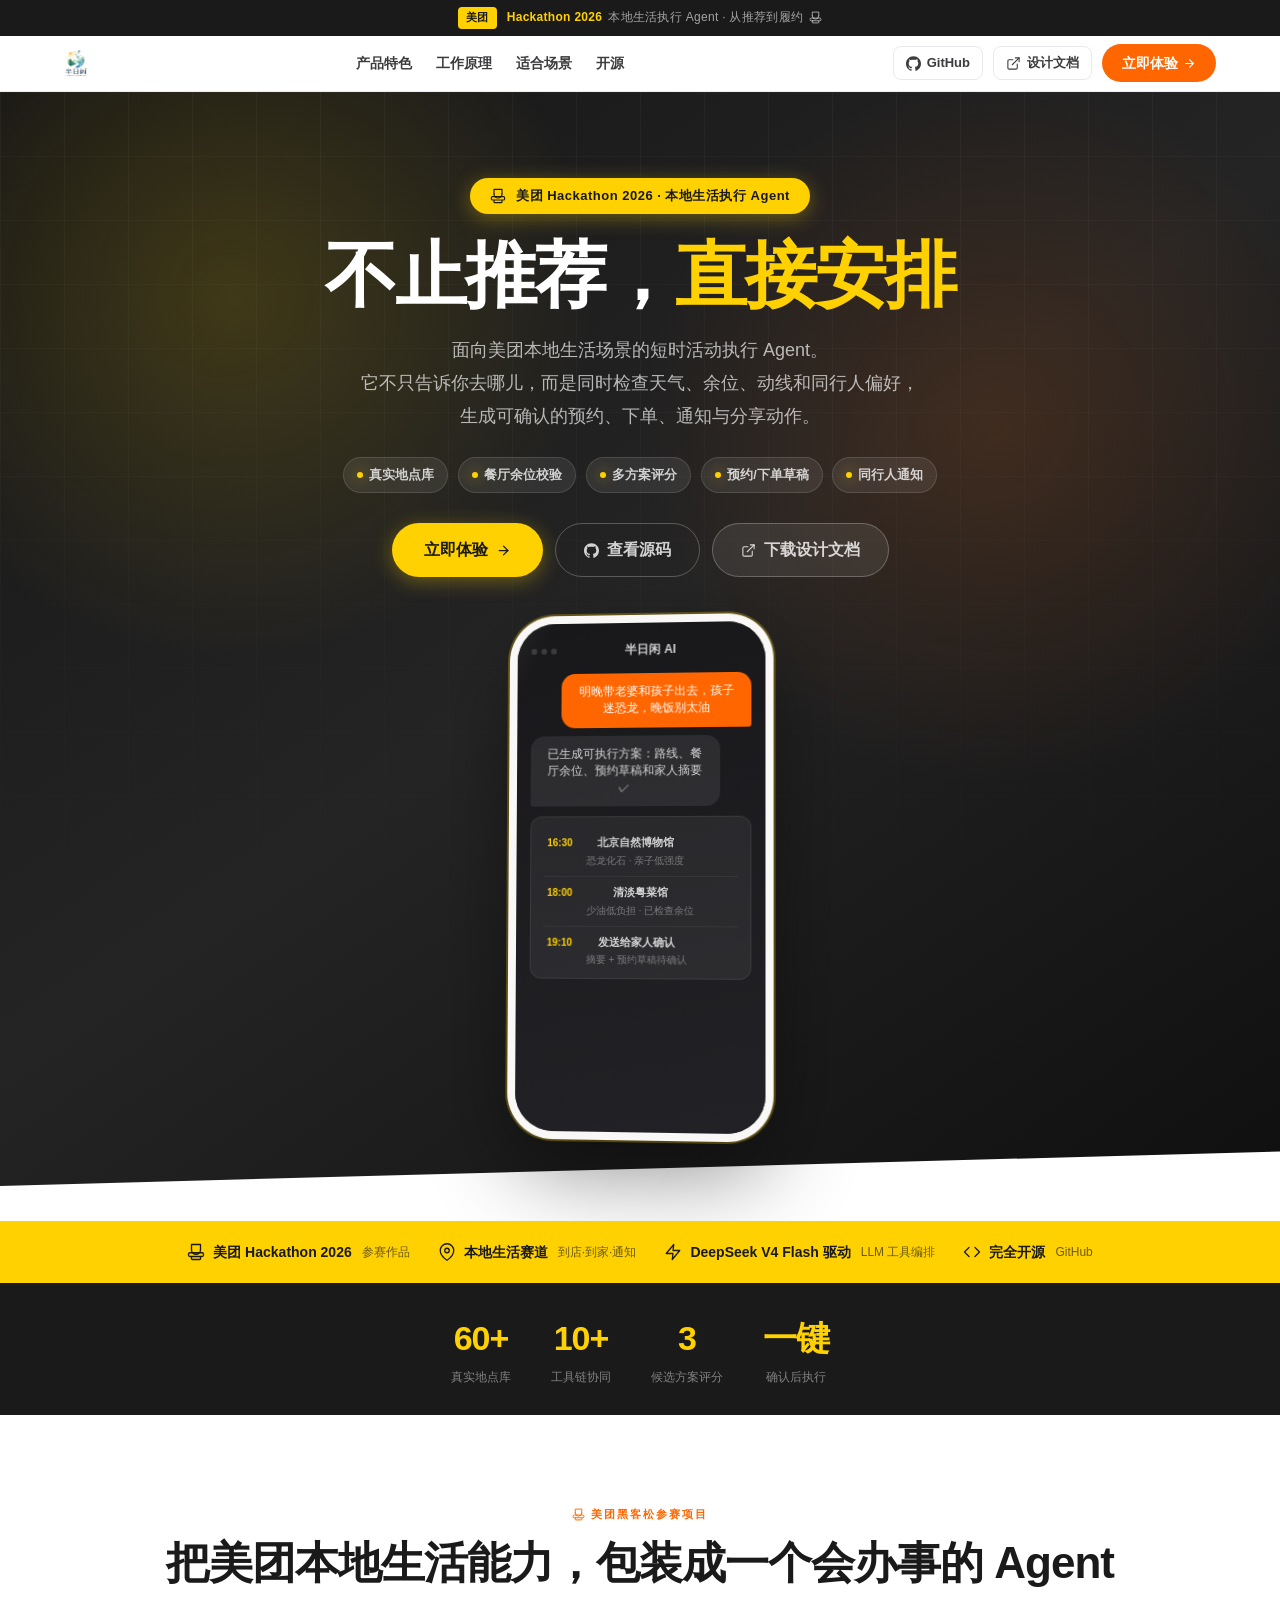
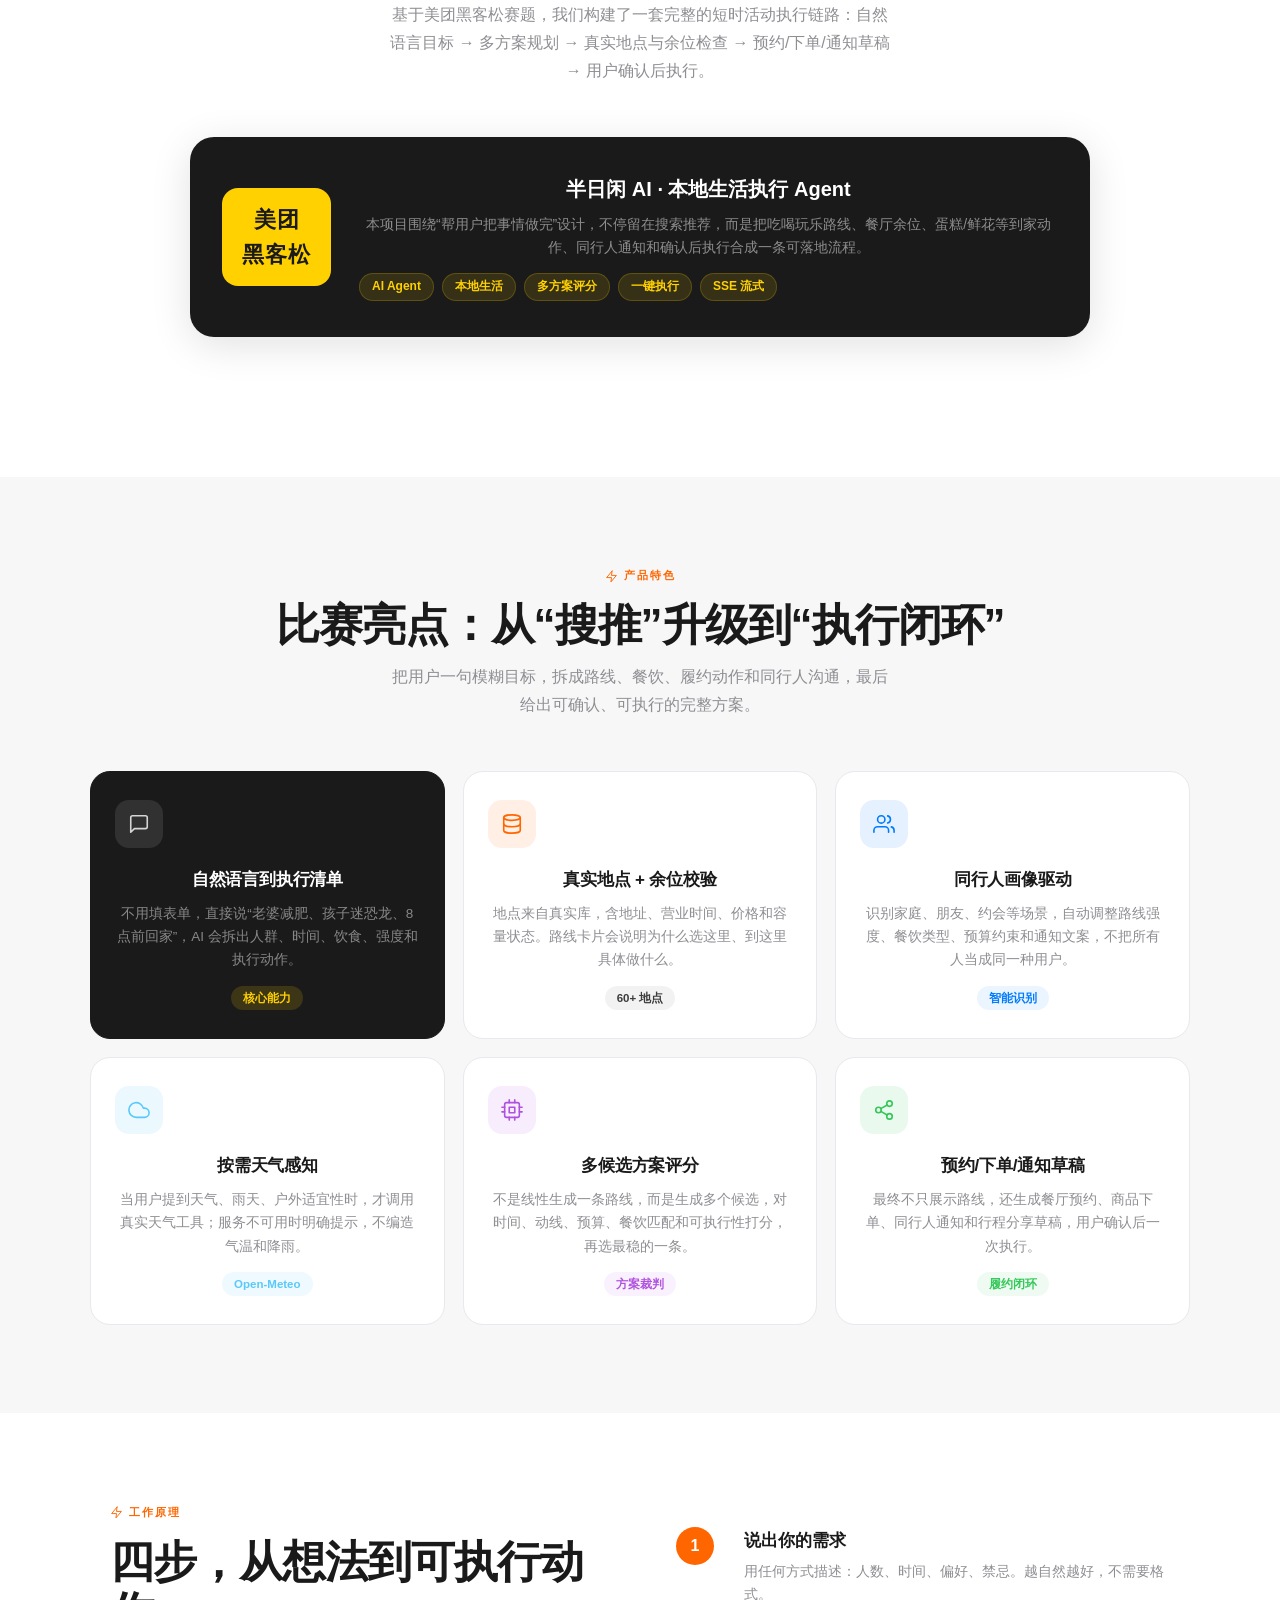
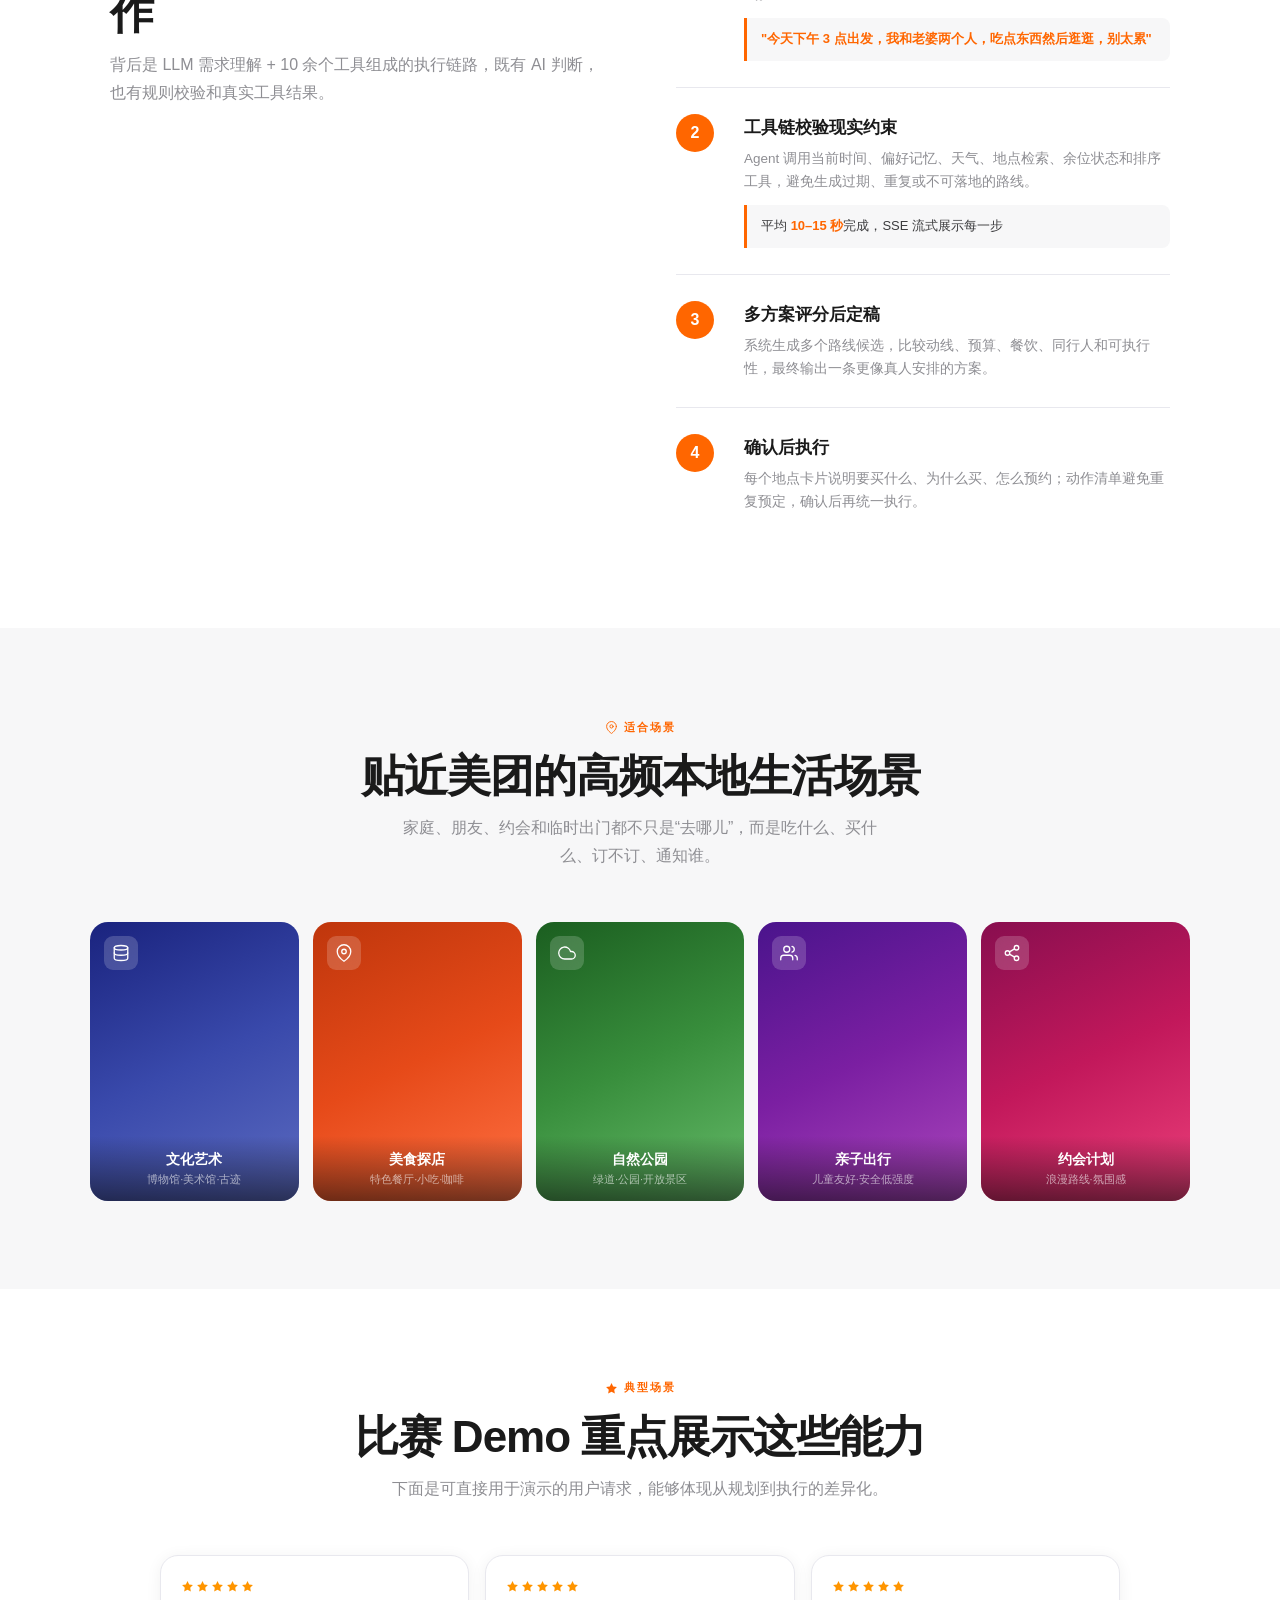
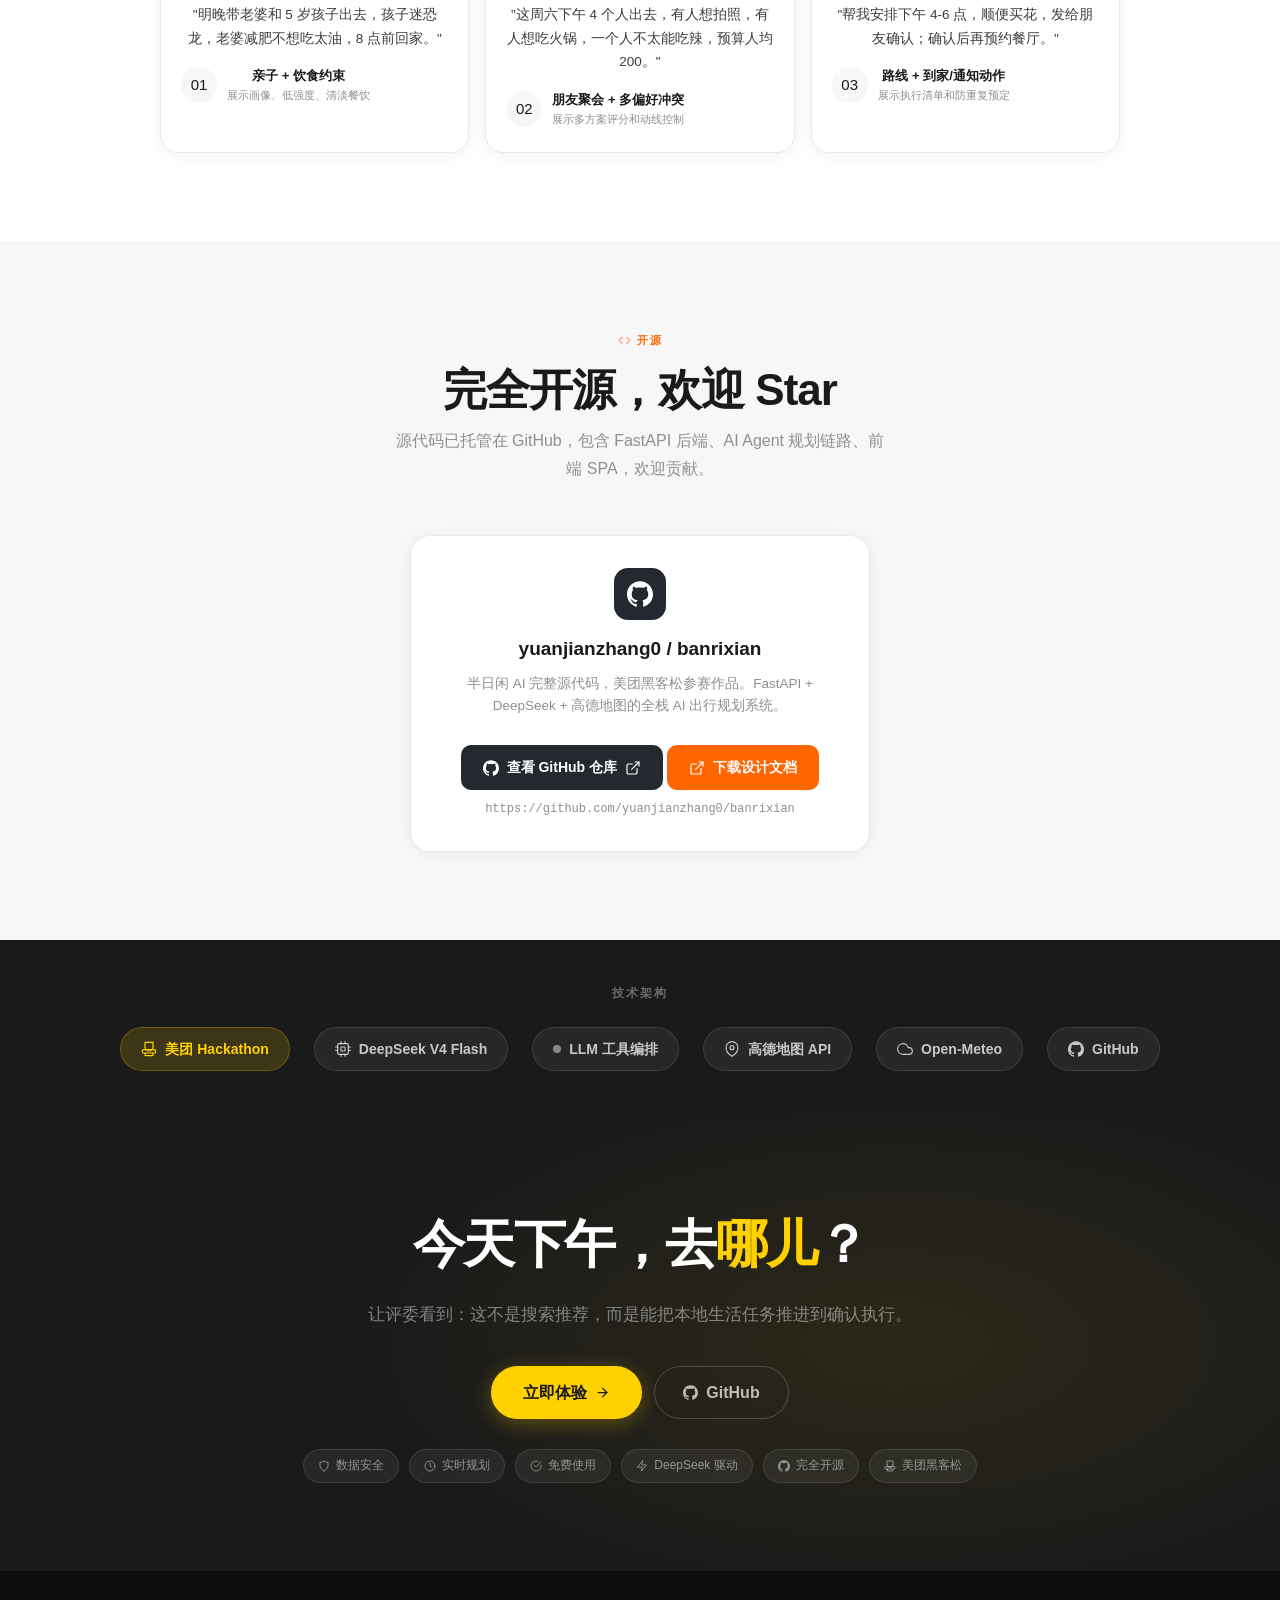
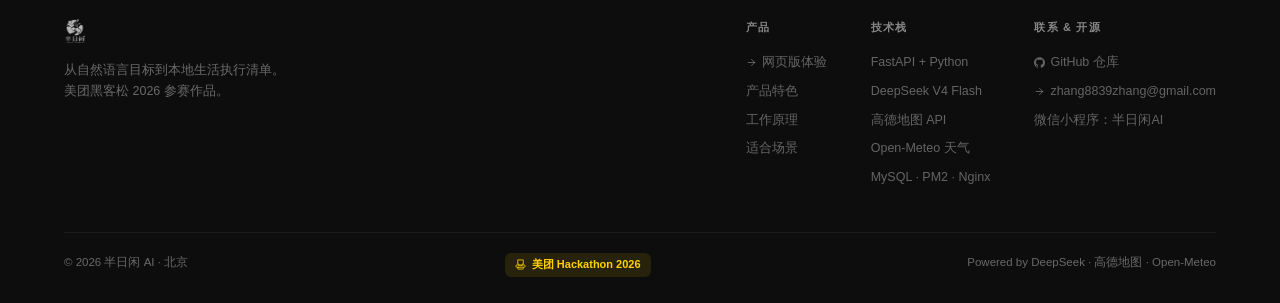
==== banrixian_web/index.html @ 5a4264b1 "Initial Banrixian AI demo" ====
<!doctype html>
<html lang="zh-CN">
<head>
  <meta charset="UTF-8" />
  <meta name="viewport" content="width=device-width, initial-scale=1.0" />
  <title>半日闲 AI — 美团黑客松 · 从想法到下单的本地生活执行 Agent</title>
  <meta name="description" content="半日闲AI：美团黑客松参赛作品。本地生活执行 Agent，读懂自然语言目标，组合真实地点、天气、余位、多方案评分和预约/通知草稿，把半日出行从推荐变成可确认执行。" />

  <style>
    *, *::before, *::after { box-sizing: border-box; margin: 0; padding: 0; }

    :root {
      --mt-yellow:   #FFD100;   /* 美团品牌黄 */
      --mt-dark:     #1A1A1A;   /* 美团深色 */
      --brand:       #FF6600;   /* 产品主色（美团橙） */
      --brand-dark:  #E05500;
      --ink:         #1A1A1A;
      --ink-2:       #3C3C3E;
      --ink-3:       #8E8E93;
      --bg:          #F7F7F8;
      --card:        #FFFFFF;
      --border:      #E8E8EE;
      --radius:      16px;
      --shadow:      0 2px 16px rgba(0,0,0,.06);
      --shadow-lg:   0 12px 48px rgba(0,0,0,.10);
    }

    html { scroll-behavior: smooth; }

    body {
      /* 雅黑优先 */
      font-family: "Microsoft YaHei", "微软雅黑", "PingFang SC", "Hiragino Sans GB",
                   "WenQuanYi Micro Hei", "Segoe UI", sans-serif;
      color: var(--ink); background: #fff; line-height: 1.6;
      -webkit-font-smoothing: antialiased; text-rendering: optimizeLegibility;
    }
    a { color: inherit; text-decoration: none; }
    svg.icon { display: inline-block; vertical-align: middle; flex-shrink: 0; }

    /* ─── 美团顶栏（黑色，与美团官网一致）─────────────────────── */
    .mt-topbar {
      background: var(--mt-dark); color: rgba(255,255,255,.6);
      font-size: 12px; padding: 7px max(24px, 5%);
      display: flex; align-items: center; justify-content: center; gap: 6px;
      letter-spacing: .3px;
    }
    .mt-topbar strong { color: var(--mt-yellow); font-weight: 700; }
    .mt-topbar-logo {
      display: inline-flex; align-items: center; gap: 5px;
      background: var(--mt-yellow); color: var(--mt-dark);
      border-radius: 4px; padding: 2px 8px; font-size: 11px; font-weight: 900;
      letter-spacing: .5px; margin-right: 4px;
    }

    /* ─── NAV ──────────────────────────────────────────────────── */
    .nav {
      position: sticky; top: 0; z-index: 200;
      height: 56px; display: flex; align-items: center; justify-content: space-between;
      padding: 0 max(24px, 5%);
      background: rgba(255,255,255,.95);
      backdrop-filter: blur(16px) saturate(180%);
      border-bottom: 1px solid rgba(0,0,0,.07);
      transition: box-shadow .2s;
    }
    .nav.scrolled { box-shadow: 0 2px 20px rgba(0,0,0,.08); }

    .nav__brand { display: flex; align-items: center; gap: 10px; }
    .nav__logo  { height: 26px; }
    .nav__name  { font-size: 16px; font-weight: 900; letter-spacing: -.3px; color: var(--ink); }

    .nav__links { display: flex; gap: 24px; list-style: none; align-items: center; }
    .nav__links a { font-size: 14px; color: var(--ink-2); font-weight: 600; transition: color .15s; }
    .nav__links a:hover { color: var(--brand); }

    .nav__right { display: flex; align-items: center; gap: 10px; }

    .nav__gh,
    .nav__doc {
      display: flex; align-items: center; gap: 6px;
      font-size: 13px; color: var(--ink-2); font-weight: 600;
      padding: 6px 12px; border-radius: 8px; border: 1px solid var(--border);
      transition: all .15s;
    }
    .nav__gh:hover { border-color: #24292F; color: #24292F; }
    .nav__doc:hover { border-color: var(--brand); color: var(--brand); background: rgba(255,102,0,.06); }

    .nav__cta {
      background: var(--brand); color: #fff;
      padding: 8px 20px; border-radius: 100px; font-size: 14px; font-weight: 800;
      display: flex; align-items: center; gap: 5px;
      transition: all .15s;
    }
    .nav__cta:hover { background: var(--brand-dark); transform: translateY(-1px); }

    @media (max-width: 720px) {
      .nav__links { display: none; }
      .nav__gh span { display: none; }
      .nav__doc span { display: none; }
    }

    /* ─── HACKATHON HERO ───────────────────────────────────────── */
    .hero {
      min-height: 760px;
      display: flex; flex-direction: column; align-items: center; justify-content: center;
      padding: 86px max(24px, 5%) 90px;
      text-align: center;
      position: relative; overflow: hidden;
      background:
        radial-gradient(circle at 18% 18%, rgba(255,209,0,.16), transparent 26%),
        radial-gradient(circle at 78% 30%, rgba(255,102,0,.13), transparent 28%),
        linear-gradient(145deg, #161616 0%, #242424 48%, #0F0F10 100%);
    }

    .hero::before {
      content: '';
      position: absolute; inset: 0;
      background:
        linear-gradient(90deg, rgba(255,255,255,.05) 1px, transparent 1px),
        linear-gradient(180deg, rgba(255,255,255,.04) 1px, transparent 1px);
      background-size: 64px 64px;
      mask-image: linear-gradient(to bottom, rgba(0,0,0,.8), transparent 78%);
      z-index: 0;
      animation: gridDrift 24s linear infinite;
    }
    .hero::after {
      content: '';
      position: absolute; left: 0; right: 0; bottom: -1px;
      height: 86px;
      background: #fff;
      clip-path: polygon(0 58%, 100% 18%, 100% 100%, 0 100%);
      z-index: 1;
    }

    /* 美团 Hackathon 徽章 */
    .hackathon-badge {
      position: relative; z-index: 2;
      display: inline-flex; align-items: center; gap: 10px;
      background: var(--mt-yellow); color: var(--mt-dark);
      border-radius: 100px; padding: 8px 20px;
      font-size: 13px; font-weight: 900; letter-spacing: .5px;
      margin-bottom: 22px; box-shadow: 0 4px 20px rgba(255,209,0,.35);
      animation: fadeUp .7s ease both, badgeGlow 3.8s ease-in-out infinite;
    }
    .hackathon-badge svg { width: 16px; height: 16px; }

    .hero__inner {
      position: relative; z-index: 2; max-width: 980px;
    }

    /* 标题在深色区 */
    .hero__title {
      font-size: clamp(38px, 7vw, 72px);
      font-weight: 900; letter-spacing: -2px; line-height: 1.1;
      margin-bottom: 18px; color: #fff;
      text-wrap: balance;
      animation: fadeUp .75s .08s ease both;
    }
    .hero__title em { font-style: normal; color: var(--mt-yellow); }

    .hero__sub {
      font-size: clamp(15px, 2vw, 18px); color: rgba(255,255,255,.68);
      max-width: 680px; margin: 0 auto 24px; line-height: 1.85;
      animation: fadeUp .75s .18s ease both;
    }

    .hero__proof {
      display: flex; justify-content: center; flex-wrap: wrap; gap: 10px;
      margin: 0 auto 30px; max-width: 760px;
      animation: fadeUp .75s .28s ease both;
    }
    .hero__proof span {
      display: inline-flex; align-items: center; gap: 6px;
      padding: 7px 13px; border-radius: 999px;
      background: rgba(255,255,255,.08); border: 1px solid rgba(255,255,255,.12);
      color: rgba(255,255,255,.78); font-size: 12.5px; font-weight: 700;
      backdrop-filter: blur(10px);
      transition: transform .2s ease, border-color .2s ease, background .2s ease;
    }
    .hero__proof span:hover { transform: translateY(-2px); border-color: rgba(255,209,0,.38); background: rgba(255,255,255,.12); }
    .hero__proof span::before {
      content: ''; width: 6px; height: 6px; border-radius: 50%;
      background: var(--mt-yellow); box-shadow: 0 0 14px rgba(255,209,0,.7);
    }

    .hero__ctas { display: flex; gap: 12px; justify-content: center; flex-wrap: wrap; animation: fadeUp .75s .38s ease both; }

    .btn-mt {
      display: inline-flex; align-items: center; gap: 8px;
      background: var(--mt-yellow); color: var(--mt-dark);
      padding: 14px 32px; border-radius: 100px; font-size: 16px; font-weight: 900;
      box-shadow: 0 4px 20px rgba(255,209,0,.35); transition: all .2s;
    }
    .btn-mt:hover { transform: translateY(-2px); box-shadow: 0 8px 32px rgba(255,209,0,.4); }

    .btn-outline-white {
      display: inline-flex; align-items: center; gap: 8px;
      background: transparent; color: rgba(255,255,255,.8);
      padding: 13px 28px; border-radius: 100px; font-size: 16px; font-weight: 700;
      border: 1.5px solid rgba(255,255,255,.25); transition: all .2s;
    }
    .btn-outline-white:hover { border-color: rgba(255,255,255,.6); color: #fff; }
    .btn-doc-white { background: rgba(255,255,255,.08); }
    .btn-doc-white:hover { background: rgba(255,255,255,.13); }

    /* 手机 Mockup */
    .hero__device {
      margin-top: 44px; display: flex; justify-content: center; perspective: 1400px;
      position: relative; z-index: 2;
      animation: fadeUp .85s .5s ease both;
    }
    .device-phone {
      width: 250px; height: 510px; background: #111;
      border-radius: 38px; overflow: hidden; flex-shrink: 0;
      box-shadow:
        0 0 0 8px rgba(255,255,255,.96),
        0 0 0 10px rgba(255,209,0,.28),
        0 36px 90px rgba(0,0,0,.46);
      transform: rotateY(-5deg) rotateX(2deg);
      animation: phoneFloat 6s ease-in-out infinite;
    }
    .phone-screen {
      width: 100%; height: 100%;
      background: linear-gradient(170deg, #18181B, #222226);
      padding: 18px 14px 14px; display: flex; flex-direction: column;
      position: relative; overflow: hidden;
    }
    .phone-screen::after {
      content: ''; position: absolute; inset: -40% -80%;
      background: linear-gradient(115deg, transparent 42%, rgba(255,255,255,.12) 50%, transparent 58%);
      transform: translateX(-45%);
      animation: screenSheen 5.8s ease-in-out infinite;
      pointer-events: none;
    }
    .phone-bar {
      display: flex; align-items: center; justify-content: space-between; margin-bottom: 14px;
    }
    .phone-title { font-size: 12px; font-weight: 700; color: rgba(255,255,255,.8); }
    .phone-dots { display: flex; gap: 4px; }
    .phone-dots span { width: 6px; height: 6px; border-radius: 50%; background: rgba(255,255,255,.15); }
    .chat-msgs { display: flex; flex-direction: column; gap: 8px; flex: 1; }
    .msg { border-radius: 14px; padding: 10px 12px; font-size: 11.5px; line-height: 1.5; max-width: 86%; }
    .msg--u { background: var(--brand); color: #fff; align-self: flex-end; border-bottom-right-radius: 3px; }
    .msg--a { background: rgba(255,255,255,.08); color: rgba(255,255,255,.8); align-self: flex-start; border-bottom-left-radius: 3px; }
    .route-card { background: rgba(255,255,255,.06); border: 1px solid rgba(255,255,255,.08); border-radius: 12px; padding: 10px 12px; margin-top: 2px; }
    .rs { display: flex; gap: 10px; align-items: flex-start; padding: 7px 0; border-bottom: 1px solid rgba(255,255,255,.05); }
    .rs:last-child { border-bottom: none; padding-bottom: 0; }
    .rs-t { font-size: 10px; color: var(--mt-yellow); font-weight: 700; min-width: 34px; padding-top: 1px; }
    .rs-n { font-size: 11px; color: rgba(255,255,255,.8); font-weight: 700; }
    .rs-m { font-size: 10px; color: rgba(255,255,255,.38); margin-top: 1px; }

    /* ─── 美团 HACKATHON 信息栏 ─────────────────────────────────── */
    .mt-info-bar {
      background: var(--mt-yellow);
      padding: 20px max(24px, 5%);
      display: flex; align-items: center; justify-content: center;
      flex-wrap: wrap; gap: 28px; text-align: center;
    }
    .mt-info-item {
      display: flex; align-items: center; gap: 8px;
      font-size: 14px; font-weight: 800; color: var(--mt-dark);
    }
    .mt-info-item svg { width: 18px; height: 18px; }
    .mt-info-item span { font-weight: 500; color: rgba(26,26,26,.65); font-size: 12px; margin-left: 2px; }

    /* ─── STATS ─────────────────────────────────────────────────── */
    .stats-bar {
      background: var(--mt-dark); padding: 28px max(24px, 5%);
      display: flex; justify-content: center; flex-wrap: wrap; gap: 40px;
    }
    .stat { text-align: center; }
    .stat__val   { font-size: 34px; font-weight: 900; color: var(--mt-yellow); letter-spacing: -1px; }
    .stat__label { font-size: 12px; color: rgba(255,255,255,.45); margin-top: 2px; }

    /* ─── SECTION BASE ──────────────────────────────────────────── */
    .section { padding: 88px max(24px, 5%); }
    .section--gray { background: var(--bg); }
    .section--center { text-align: center; }
    .section--center .section-sub { margin-left: auto; margin-right: auto; }

    .eyebrow {
      display: inline-flex; align-items: center; gap: 6px;
      font-size: 11px; font-weight: 800; letter-spacing: 2px;
      text-transform: uppercase; color: var(--brand); margin-bottom: 14px;
    }
    .section-title {
      font-size: clamp(26px, 4.5vw, 44px); font-weight: 900;
      letter-spacing: -1px; line-height: 1.18; margin-bottom: 12px;
    }
    .section-sub {
      font-size: 16px; color: var(--ink-3); line-height: 1.75;
      max-width: 500px; margin-bottom: 52px;
    }

    /* ─── 美团 HACKATHON HIGHLIGHT ─────────────────────────────── */
    .mt-hackathon-card {
      background: var(--mt-dark);
      border-radius: 24px; padding: 36px 32px;
      display: flex; align-items: center; gap: 28px;
      max-width: 900px; margin: 0 auto 52px;
      box-shadow: 0 8px 40px rgba(0,0,0,.12);
      flex-wrap: wrap;
    }
    .mt-hk-logo {
      flex-shrink: 0;
      background: var(--mt-yellow); color: var(--mt-dark);
      border-radius: 16px; padding: 14px 20px;
      font-size: 22px; font-weight: 900; letter-spacing: 1px;
      white-space: nowrap;
    }
    .mt-hk-body { flex: 1; min-width: 200px; }
    .mt-hk-body h3 { font-size: 20px; font-weight: 900; color: #fff; margin-bottom: 8px; }
    .mt-hk-body p  { font-size: 14px; color: rgba(255,255,255,.5); line-height: 1.65; }
    .mt-hk-tags { display: flex; flex-wrap: wrap; gap: 8px; margin-top: 14px; }
    .mt-hk-tag {
      background: rgba(255,209,0,.12); color: var(--mt-yellow);
      border: 1px solid rgba(255,209,0,.2);
      border-radius: 100px; padding: 3px 12px; font-size: 12px; font-weight: 700;
    }

    /* ─── FEATURES GRID ─────────────────────────────────────────── */
    .feat-grid {
      display: grid; grid-template-columns: repeat(auto-fit, minmax(270px, 1fr));
      gap: 18px; max-width: 1100px; margin: 0 auto;
    }
    .feat-card {
      background: var(--card); border: 1px solid var(--border); border-radius: 20px;
      padding: 28px 24px; transition: transform .22s, box-shadow .22s;
    }
    .feat-card:hover { transform: translateY(-5px); box-shadow: var(--shadow-lg); }
    .feat-card--dark { background: var(--mt-dark); border-color: var(--mt-dark); color: #fff; }

    .feat-icon {
      width: 48px; height: 48px; border-radius: 14px;
      display: flex; align-items: center; justify-content: center; margin-bottom: 18px;
    }
    .feat-icon svg { width: 22px; height: 22px; }
    .fi-o  { background: rgba(255,102,0,.1);  color: var(--brand); }
    .fi-b  { background: rgba(0,122,255,.1);  color: #007AFF; }
    .fi-g  { background: rgba(52,199,89,.1);  color: #34C759; }
    .fi-p  { background: rgba(175,82,222,.1); color: #AF52DE; }
    .fi-t  { background: rgba(90,200,250,.12);color: #5AC8FA; }
    .fi-y  { background: rgba(255,209,0,.15); color: #CC9900; }
    .fi-wh { background: rgba(255,255,255,.1); color: rgba(255,255,255,.8); }

    .feat-card__title { font-size: 17px; font-weight: 800; margin-bottom: 9px; letter-spacing: -.2px; }
    .feat-card--dark .feat-card__title { color: #fff; }
    .feat-card__desc  { font-size: 13.5px; color: var(--ink-3); line-height: 1.72; }
    .feat-card--dark .feat-card__desc  { color: rgba(255,255,255,.48); }
    .feat-tag {
      display: inline-block; margin-top: 14px; padding: 3px 12px; border-radius: 100px;
      font-size: 11.5px; font-weight: 700; background: rgba(255,102,0,.08); color: var(--brand);
    }

    /* ─── HOW IT WORKS ──────────────────────────────────────────── */
    .how-grid { max-width: 1060px; margin: 0 auto; display: grid; grid-template-columns: 1fr 1fr; gap: 72px; align-items: start; }
    @media (max-width: 740px) { .how-grid { grid-template-columns: 1fr; gap: 36px; } }

    .how-step {
      display: grid; grid-template-columns: 50px 1fr; gap: 18px; align-items: start;
      padding: 26px 0; border-bottom: 1px solid var(--border);
    }
    .how-step:last-child { border-bottom: none; }
    .how-num {
      width: 38px; height: 38px; border-radius: 50%; flex-shrink: 0;
      background: var(--brand); color: #fff; font-size: 16px; font-weight: 900;
      display: flex; align-items: center; justify-content: center;
    }
    .how-title { font-size: 17px; font-weight: 800; margin-bottom: 7px; }
    .how-desc  { font-size: 13.5px; color: var(--ink-3); line-height: 1.7; }
    .how-eg {
      margin-top: 11px; padding: 11px 14px; font-size: 13px; color: var(--ink-2);
      background: var(--bg); border-left: 3px solid var(--brand); border-radius: 0 8px 8px 0;
    }
    .how-eg strong { color: var(--brand); }

    /* ─── SCENES ────────────────────────────────────────────────── */
    .scenes-grid {
      display: grid; grid-template-columns: repeat(5, 1fr);
      gap: 14px; max-width: 1100px; margin: 0 auto;
    }
    @media (max-width: 880px) { .scenes-grid { grid-template-columns: repeat(3, 1fr); } }
    @media (max-width: 520px) { .scenes-grid { grid-template-columns: repeat(2, 1fr); } }

    .scene-card {
      border-radius: 18px; overflow: hidden; aspect-ratio: 3/4;
      position: relative; transition: transform .22s;
    }
    .scene-card:hover { transform: scale(1.03); }
    .scene-bg  { position: absolute; inset: 0; }
    .s-cu { background: linear-gradient(155deg,#1a237e,#3949ab,#5c6bc0); }
    .s-fo { background: linear-gradient(155deg,#bf360c,#e64a19,#ff7043); }
    .s-na { background: linear-gradient(155deg,#1b5e20,#388e3c,#66bb6a); }
    .s-fa { background: linear-gradient(155deg,#4a148c,#7b1fa2,#ab47bc); }
    .s-dt { background: linear-gradient(155deg,#880e4f,#c2185b,#ec407a); }
    .scene-icon {
      position: absolute; top: 14px; left: 14px;
      width: 34px; height: 34px; border-radius: 9px;
      background: rgba(255,255,255,.18); backdrop-filter: blur(8px);
      display: flex; align-items: center; justify-content: center; color: #fff;
    }
    .scene-icon svg { width: 18px; height: 18px; }
    .scene-info {
      position: absolute; bottom: 0; left: 0; right: 0; padding: 12px;
      background: linear-gradient(transparent, rgba(0,0,0,.55));
    }
    .scene-name { font-size: 14px; font-weight: 800; color: #fff; }
    .scene-sub  { font-size: 11px; color: rgba(255,255,255,.6); margin-top: 1px; }

    /* ─── TESTIMONIALS ──────────────────────────────────────────── */
    .testi-grid { display: grid; grid-template-columns: repeat(auto-fit, minmax(270px, 1fr)); gap: 16px; max-width: 960px; margin: 0 auto; }
    .testi-card { background: var(--card); border: 1px solid var(--border); border-radius: 18px; padding: 24px 20px; box-shadow: var(--shadow); }
    .testi-stars { display: flex; gap: 2px; margin-bottom: 10px; }
    .testi-stars svg { width: 13px; height: 13px; color: #FF9500; }
    .testi-text { font-size: 13.5px; color: var(--ink-2); line-height: 1.75; margin-bottom: 16px; }
    .testi-user { display: flex; align-items: center; gap: 10px; }
    .testi-av   { width: 36px; height: 36px; border-radius: 50%; background: var(--bg); display: flex; align-items: center; justify-content: center; font-size: 15px; }
    .testi-name { font-size: 13px; font-weight: 800; }
    .testi-role { font-size: 11px; color: var(--ink-3); }

    /* ─── GITHUB SECTION ─────────────────────────────────────────── */
    .gh-wrap { display: flex; justify-content: center; }
    .gh-card {
      background: var(--card); border: 1px solid var(--border); border-radius: 20px;
      padding: 32px 36px; max-width: 460px; width: 100%; text-align: center;
      box-shadow: var(--shadow);
    }
    .gh-icon { width: 52px; height: 52px; background: #24292F; border-radius: 14px; display: flex; align-items: center; justify-content: center; margin: 0 auto 14px; color: #fff; }
    .gh-icon svg { width: 26px; height: 26px; }
    .gh-title { font-size: 19px; font-weight: 900; margin-bottom: 8px; }
    .gh-desc  { font-size: 13.5px; color: var(--ink-3); line-height: 1.65; margin-bottom: 18px; }
    .gh-btn {
      display: inline-flex; align-items: center; gap: 8px;
      background: #24292F; color: #fff; border-radius: 10px;
      padding: 11px 22px; font-size: 14px; font-weight: 800; transition: all .15s;
    }
    .gh-btn:hover { background: #374151; transform: translateY(-1px); }
    .gh-btn svg { width: 16px; height: 16px; }
    .gh-repo { font-size: 12px; color: var(--ink-3); margin-top: 10px; font-family: "Consolas", "Fira Code", monospace; }

    /* ─── 美团 POWERED BY ─────────────────────────────────────────── */
    .mt-powered {
      background: var(--mt-dark); padding: 44px max(24px, 5%);
      text-align: center;
    }
    .mt-powered__label { font-size: 12px; font-weight: 700; color: rgba(255,255,255,.35); letter-spacing: 2px; text-transform: uppercase; margin-bottom: 24px; }
    .mt-powered__logos { display: flex; justify-content: center; align-items: center; flex-wrap: wrap; gap: 24px; }
    .mt-logo-pill {
      display: inline-flex; align-items: center; gap: 8px;
      background: rgba(255,255,255,.06); border: 1px solid rgba(255,255,255,.1);
      border-radius: 100px; padding: 10px 20px;
      font-size: 14px; font-weight: 800; color: rgba(255,255,255,.75);
    }
    .mt-logo-pill--yellow { background: rgba(255,209,0,.15); border-color: rgba(255,209,0,.25); color: var(--mt-yellow); }
    .mt-logo-pill svg { width: 16px; height: 16px; }
    .mt-logo-pill__dot { width: 8px; height: 8px; border-radius: 50%; background: currentColor; opacity: .6; }

    /* ─── CTA ────────────────────────────────────────────────────── */
    .cta-section {
      background: var(--mt-dark); padding: 88px max(24px, 5%); text-align: center; position: relative; overflow: hidden;
    }
    .cta-section::before {
      content: ''; position: absolute; inset: 0;
      background: radial-gradient(ellipse 60% 80% at 70% 50%, rgba(255,209,0,.08) 0%, transparent 70%);
    }
    .cta-title { position: relative; font-size: clamp(28px, 5vw, 52px); font-weight: 900; color: #fff; letter-spacing: -1.5px; margin-bottom: 14px; }
    .cta-title span { color: var(--mt-yellow); }
    .cta-sub   { position: relative; font-size: 17px; color: rgba(255,255,255,.45); margin-bottom: 38px; }
    .cta-btns  { position: relative; display: flex; gap: 12px; justify-content: center; flex-wrap: wrap; }

    .btn-yellow {
      display: inline-flex; align-items: center; gap: 8px;
      background: var(--mt-yellow); color: var(--mt-dark);
      padding: 14px 32px; border-radius: 100px; font-size: 16px; font-weight: 900;
      box-shadow: 0 4px 20px rgba(255,209,0,.3); transition: all .2s;
    }
    .btn-yellow:hover { transform: translateY(-2px); box-shadow: 0 8px 32px rgba(255,209,0,.4); }
    .btn-ghost-w {
      display: inline-flex; align-items: center; gap: 8px;
      background: transparent; color: rgba(255,255,255,.7);
      padding: 13px 28px; border-radius: 100px; font-size: 16px; font-weight: 700;
      border: 1.5px solid rgba(255,255,255,.2); transition: all .2s;
    }
    .btn-ghost-w:hover { border-color: rgba(255,255,255,.55); color: #fff; }

    .cta-badges { position: relative; display: flex; flex-wrap: wrap; gap: 10px; justify-content: center; margin-top: 30px; }
    .cta-badge {
      display: inline-flex; align-items: center; gap: 6px;
      background: rgba(255,255,255,.06); border: 1px solid rgba(255,255,255,.1);
      border-radius: 100px; padding: 6px 14px; font-size: 12px; color: rgba(255,255,255,.5);
    }
    .cta-badge svg { width: 12px; height: 12px; }

    /* ─── FOOTER ─────────────────────────────────────────────────── */
    .footer { background: #0D0D0D; padding: 48px max(24px, 5%) 26px; color: rgba(255,255,255,.38); }
    .footer-top { display: flex; justify-content: space-between; flex-wrap: wrap; gap: 32px; margin-bottom: 40px; }
    .footer-brand { max-width: 240px; }
    .footer-logo  { height: 24px; margin-bottom: 10px; filter: brightness(0) invert(1); opacity: .7; }
    .footer-tagline { font-size: 12.5px; line-height: 1.7; }

    .footer-cols { display: flex; gap: 44px; flex-wrap: wrap; }
    .footer-col__h { font-size: 11px; font-weight: 800; color: rgba(255,255,255,.5); text-transform: uppercase; letter-spacing: 1.2px; margin-bottom: 12px; }
    .footer-col a, .footer-col span {
      display: flex; align-items: center; gap: 5px;
      font-size: 12.5px; color: rgba(255,255,255,.36); line-height: 2.3; transition: color .15s;
    }
    .footer-col a:hover { color: var(--mt-yellow); }
    .footer-col svg { width: 11px; height: 11px; }

    .footer-bottom {
      border-top: 1px solid rgba(255,255,255,.06); padding-top: 20px;
      display: flex; justify-content: space-between; flex-wrap: wrap; gap: 10px; font-size: 11.5px;
    }
    .footer-mt-tag {
      display: inline-flex; align-items: center; gap: 6px;
      background: rgba(255,209,0,.1); color: var(--mt-yellow); border-radius: 6px;
      padding: 3px 10px; font-size: 11px; font-weight: 700;
    }

    /* ─── REVEAL ANIMATION ────────────────────────────────────────── */
    .reveal { opacity: 0; transform: translateY(22px); transition: opacity .5s ease, transform .5s ease; }
    .reveal.visible { opacity: 1; transform: none; }

    @keyframes fadeUp {
      from { opacity: 0; transform: translateY(18px); }
      to { opacity: 1; transform: none; }
    }
    @keyframes gridDrift {
      from { background-position: 0 0, 0 0; }
      to { background-position: 64px 64px, 64px 64px; }
    }
    @keyframes badgeGlow {
      0%, 100% { box-shadow: 0 4px 20px rgba(255,209,0,.32); }
      50% { box-shadow: 0 6px 32px rgba(255,209,0,.52); }
    }
    @keyframes phoneFloat {
      0%, 100% { transform: rotateY(-5deg) rotateX(2deg) translateY(0); }
      50% { transform: rotateY(-3deg) rotateX(2deg) translateY(-10px); }
    }
    @keyframes screenSheen {
      0%, 42% { transform: translateX(-55%); opacity: 0; }
      52% { opacity: 1; }
      72%, 100% { transform: translateX(55%); opacity: 0; }
    }

    @media (prefers-reduced-motion: reduce) {
      *, *::before, *::after {
        animation-duration: .001ms !important;
        animation-iteration-count: 1 !important;
        transition-duration: .001ms !important;
        scroll-behavior: auto !important;
      }
    }

    @media (max-width: 540px) {
      .hero__device { display: none; }
      .section { padding: 60px max(16px, 4%); }
      .stats-bar { gap: 24px; }
      .mt-hackathon-card { flex-direction: column; }
    }
  </style>
</head>
<body>
<!-- Inline SVG Sprite — 全部本地，零外部请求 -->
  <svg xmlns="http://www.w3.org/2000/svg" style="display:none">
    <symbol id="i-map" viewBox="0 0 24 24" fill="none" stroke="currentColor" stroke-width="1.75" stroke-linecap="round" stroke-linejoin="round"><path d="M21 10c0 7-9 13-9 13s-9-6-9-13a9 9 0 0 1 18 0z"/><circle cx="12" cy="10" r="3"/></symbol>
    <symbol id="i-zap" viewBox="0 0 24 24" fill="none" stroke="currentColor" stroke-width="1.75" stroke-linecap="round" stroke-linejoin="round"><polygon points="13 2 3 14 12 14 11 22 21 10 12 10 13 2"/></symbol>
    <symbol id="i-users" viewBox="0 0 24 24" fill="none" stroke="currentColor" stroke-width="1.75" stroke-linecap="round" stroke-linejoin="round"><path d="M17 21v-2a4 4 0 0 0-4-4H5a4 4 0 0 0-4 4v2"/><circle cx="9" cy="7" r="4"/><path d="M23 21v-2a4 4 0 0 0-3-3.87"/><path d="M16 3.13a4 4 0 0 1 0 7.75"/></symbol>
    <symbol id="i-cloud" viewBox="0 0 24 24" fill="none" stroke="currentColor" stroke-width="1.75" stroke-linecap="round" stroke-linejoin="round"><path d="M18 10h-1.26A8 8 0 1 0 9 20h9a5 5 0 0 0 0-10z"/></symbol>
    <symbol id="i-cpu" viewBox="0 0 24 24" fill="none" stroke="currentColor" stroke-width="1.75" stroke-linecap="round" stroke-linejoin="round"><rect x="4" y="4" width="16" height="16" rx="2"/><rect x="9" y="9" width="6" height="6"/><line x1="9" y1="1" x2="9" y2="4"/><line x1="15" y1="1" x2="15" y2="4"/><line x1="9" y1="20" x2="9" y2="23"/><line x1="15" y1="20" x2="15" y2="23"/><line x1="20" y1="9" x2="23" y2="9"/><line x1="20" y1="14" x2="23" y2="14"/><line x1="1" y1="9" x2="4" y2="9"/><line x1="1" y1="14" x2="4" y2="14"/></symbol>
    <symbol id="i-share" viewBox="0 0 24 24" fill="none" stroke="currentColor" stroke-width="1.75" stroke-linecap="round" stroke-linejoin="round"><circle cx="18" cy="5" r="3"/><circle cx="6" cy="12" r="3"/><circle cx="18" cy="19" r="3"/><line x1="8.59" y1="13.51" x2="15.42" y2="17.49"/><line x1="15.41" y1="6.51" x2="8.59" y2="10.49"/></symbol>
    <symbol id="i-msg" viewBox="0 0 24 24" fill="none" stroke="currentColor" stroke-width="1.75" stroke-linecap="round" stroke-linejoin="round"><path d="M21 15a2 2 0 0 1-2 2H7l-4 4V5a2 2 0 0 1 2-2h14a2 2 0 0 1 2 2z"/></symbol>
    <symbol id="i-shield" viewBox="0 0 24 24" fill="none" stroke="currentColor" stroke-width="1.75" stroke-linecap="round" stroke-linejoin="round"><path d="M12 22s8-4 8-10V5l-8-3-8 3v7c0 6 8 10 8 10z"/></symbol>
    <symbol id="i-clock" viewBox="0 0 24 24" fill="none" stroke="currentColor" stroke-width="1.75" stroke-linecap="round" stroke-linejoin="round"><circle cx="12" cy="12" r="10"/><polyline points="12 6 12 12 16 14"/></symbol>
    <symbol id="i-check" viewBox="0 0 24 24" fill="none" stroke="currentColor" stroke-width="1.75" stroke-linecap="round" stroke-linejoin="round"><path d="M22 11.08V12a10 10 0 1 1-5.93-9.14"/><polyline points="22 4 12 14.01 9 11.01"/></symbol>
    <symbol id="i-arr" viewBox="0 0 24 24" fill="none" stroke="currentColor" stroke-width="2" stroke-linecap="round" stroke-linejoin="round"><line x1="5" y1="12" x2="19" y2="12"/><polyline points="12 5 19 12 12 19"/></symbol>
    <symbol id="i-star" viewBox="0 0 24 24" fill="currentColor"><polygon points="12 2 15.09 8.26 22 9.27 17 14.14 18.18 21.02 12 17.77 5.82 21.02 7 14.14 2 9.27 8.91 8.26 12 2"/></symbol>
    <symbol id="i-db" viewBox="0 0 24 24" fill="none" stroke="currentColor" stroke-width="1.75" stroke-linecap="round" stroke-linejoin="round"><ellipse cx="12" cy="5" rx="9" ry="3"/><path d="M21 12c0 1.66-4 3-9 3s-9-1.34-9-3"/><path d="M3 5v14c0 1.66 4 3 9 3s9-1.34 9-3V5"/></symbol>
    <symbol id="i-ext" viewBox="0 0 24 24" fill="none" stroke="currentColor" stroke-width="1.75" stroke-linecap="round" stroke-linejoin="round"><path d="M18 13v6a2 2 0 0 1-2 2H5a2 2 0 0 1-2-2V8a2 2 0 0 1 2-2h6"/><polyline points="15 3 21 3 21 9"/><line x1="10" y1="14" x2="21" y2="3"/></symbol>
    <symbol id="i-trophy" viewBox="0 0 24 24" fill="none" stroke="currentColor" stroke-width="1.75" stroke-linecap="round" stroke-linejoin="round"><polyline points="6 9 6 2 18 2 18 9"/><path d="M6 18H4a2 2 0 0 1-2-2v-1a2 2 0 0 1 2-2h16a2 2 0 0 1 2 2v1a2 2 0 0 1-2 2h-2"/><rect x="6" y="18" width="12" height="4" rx="1"/><path d="M6 9a6 6 0 0 0 12 0"/></symbol>
    <symbol id="i-code" viewBox="0 0 24 24" fill="none" stroke="currentColor" stroke-width="1.75" stroke-linecap="round" stroke-linejoin="round"><polyline points="16 18 22 12 16 6"/><polyline points="8 6 2 12 8 18"/></symbol>
    <!-- GitHub octicon -->
    <symbol id="i-gh" viewBox="0 0 24 24" fill="currentColor"><path d="M12 .297c-6.63 0-12 5.373-12 12 0 5.303 3.438 9.8 8.205 11.385.6.113.82-.258.82-.577 0-.285-.01-1.04-.015-2.04-3.338.724-4.042-1.61-4.042-1.61C4.422 18.07 3.633 17.7 3.633 17.7c-1.087-.744.084-.729.084-.729 1.205.084 1.838 1.236 1.838 1.236 1.07 1.835 2.809 1.305 3.495.998.108-.776.417-1.305.76-1.605-2.665-.3-5.466-1.332-5.466-5.93 0-1.31.465-2.38 1.235-3.22-.135-.303-.54-1.523.105-3.176 0 0 1.005-.322 3.3 1.23.96-.267 1.98-.399 3-.405 1.02.006 2.04.138 3 .405 2.28-1.552 3.285-1.23 3.285-1.23.645 1.653.24 2.873.12 3.176.765.84 1.23 1.91 1.23 3.22 0 4.61-2.805 5.625-5.475 5.92.42.36.81 1.096.81 2.22 0 1.606-.015 2.896-.015 3.286 0 .315.21.69.825.57C20.565 22.092 24 17.592 24 12.297c0-6.627-5.373-12-12-12"/></symbol>
  </svg>


<!-- ─── 美团顶栏 ───────────────────────────────────────────────── -->
<div class="mt-topbar">
  <span class="mt-topbar-logo">美团</span>
  <strong>Hackathon 2026</strong>
  本地生活执行 Agent · 从推荐到履约
  <svg class="icon" width="13" height="13"><use href="#i-trophy"/></svg>
</div>

<!-- ─── NAV ──────────────────────────────────────────────────────── -->
<nav class="nav" id="nav">
  <a class="nav__brand" href="/">
    <img src="/assets/main_logo.png" alt="半日闲 AI" class="nav__logo"
         onerror="this.replaceWith(Object.assign(document.createElement('span'),{className:'nav__name',textContent:'半日闲 AI'}))">
  </a>
  <ul class="nav__links">
    <li><a href="#features">产品特色</a></li>
    <li><a href="#how">工作原理</a></li>
    <li><a href="#scenes">适合场景</a></li>
    <li><a href="#github">开源</a></li>
  </ul>
  <div class="nav__right">
    <a href="https://github.com/yuanjianzhang0/banrixian" target="_blank" rel="noopener" class="nav__gh">
      <svg class="icon" width="15" height="15"><use href="#i-gh"/></svg>
      <span>GitHub</span>
    </a>
    <a href="/appdix/%E8%AE%BE%E8%AE%A1%E6%96%87%E6%A1%A3.pdf" download class="nav__doc">
      <svg class="icon" width="15" height="15"><use href="#i-ext"/></svg>
      <span>设计文档</span>
    </a>
    <a href="/app" class="nav__cta">
      立即体验
      <svg class="icon" width="13" height="13"><use href="#i-arr"/></svg>
    </a>
  </div>
</nav>

<!-- ─── HERO ──────────────────────────────────────────────────────── -->
<section class="hero">
  <div class="hero__inner">
    <div class="hackathon-badge">
      <svg class="icon" width="16" height="16"><use href="#i-trophy"/></svg>
      美团 Hackathon 2026 · 本地生活执行 Agent
    </div>

    <h1 class="hero__title">不止推荐，<em>直接安排</em></h1>

    <p class="hero__sub">
      面向美团本地生活场景的短时活动执行 Agent。<br>
      它不只告诉你去哪儿，而是同时检查天气、余位、动线和同行人偏好，<br>
      生成可确认的预约、下单、通知与分享动作。
    </p>

    <div class="hero__proof" aria-label="核心能力">
      <span>真实地点库</span>
      <span>餐厅余位校验</span>
      <span>多方案评分</span>
      <span>预约/下单草稿</span>
      <span>同行人通知</span>
    </div>

    <div class="hero__ctas">
      <a href="/app" class="btn-mt">
        立即体验
        <svg class="icon" width="15" height="15"><use href="#i-arr"/></svg>
      </a>
      <a href="https://github.com/yuanjianzhang0/banrixian" target="_blank" rel="noopener" class="btn-outline-white">
        <svg class="icon" width="15" height="15"><use href="#i-gh"/></svg>
        查看源码
      </a>
      <a href="/appdix/%E8%AE%BE%E8%AE%A1%E6%96%87%E6%A1%A3.pdf" download class="btn-outline-white btn-doc-white">
        <svg class="icon" width="15" height="15"><use href="#i-ext"/></svg>
        下载设计文档
      </a>
    </div>

    <!-- 手机 Mockup -->
    <div class="hero__device">
      <div class="device-phone">
        <div class="phone-screen">
          <div class="phone-bar">
            <div class="phone-dots"><span></span><span></span><span></span></div>
            <span class="phone-title">半日闲 AI</span>
            <div class="phone-dots" style="opacity:0"><span></span></div>
          </div>
          <div class="chat-msgs">
            <div class="msg msg--u">明晚带老婆和孩子出去，孩子迷恐龙，晚饭别太油</div>
            <div class="msg msg--a">已生成可执行方案：路线、餐厅余位、预约草稿和家人摘要 ✓</div>
            <div class="route-card">
              <div class="rs"><span class="rs-t">16:30</span><div><div class="rs-n">北京自然博物馆</div><div class="rs-m">恐龙化石 · 亲子低强度</div></div></div>
              <div class="rs"><span class="rs-t">18:00</span><div><div class="rs-n">清淡粤菜馆</div><div class="rs-m">少油低负担 · 已检查余位</div></div></div>
              <div class="rs"><span class="rs-t">19:10</span><div><div class="rs-n">发送给家人确认</div><div class="rs-m">摘要 + 预约草稿待确认</div></div></div>
            </div>
          </div>
        </div>
      </div>
    </div>
  </div>
</section>

<!-- ─── 美团 HACKATHON 信息栏 ──────────────────────────────────── -->
<div class="mt-info-bar">
  <div class="mt-info-item">
    <svg><use href="#i-trophy"/></svg>
    美团 Hackathon 2026
    <span>参赛作品</span>
  </div>
  <div class="mt-info-item">
    <svg><use href="#i-map"/></svg>
    本地生活赛道
    <span>到店·到家·通知</span>
  </div>
  <div class="mt-info-item">
    <svg><use href="#i-zap"/></svg>
    DeepSeek V4 Flash 驱动
    <span>LLM 工具编排</span>
  </div>
  <div class="mt-info-item">
    <svg><use href="#i-code"/></svg>
    完全开源
    <span>GitHub</span>
  </div>
</div>

<!-- ─── STATS ─────────────────────────────────────────────────────── -->
<div class="stats-bar">
  <div class="stat"><div class="stat__val">60+</div><div class="stat__label">真实地点库</div></div>
  <div class="stat"><div class="stat__val">10+</div><div class="stat__label">工具链协同</div></div>
  <div class="stat"><div class="stat__val">3</div><div class="stat__label">候选方案评分</div></div>
  <div class="stat"><div class="stat__val">一键</div><div class="stat__label">确认后执行</div></div>
</div>

<!-- ─── 参赛亮点（美团黑客松专属）──────────────────────────────── -->
<section class="section section--center" id="features">
  <div style="max-width:1100px;margin:0 auto">
    <p class="eyebrow"><svg class="icon" width="13" height="13"><use href="#i-trophy"/></svg> 美团黑客松参赛项目</p>
    <h2 class="section-title">把美团本地生活能力，包装成一个会办事的 Agent</h2>
    <p class="section-sub">基于美团黑客松赛题，我们构建了一套完整的短时活动执行链路：自然语言目标 → 多方案规划 → 真实地点与余位检查 → 预约/下单/通知草稿 → 用户确认后执行。</p>

    <!-- 参赛信息卡 -->
    <div class="mt-hackathon-card reveal">
      <div class="mt-hk-logo">美团<br>黑客松</div>
      <div class="mt-hk-body">
        <h3>半日闲 AI · 本地生活执行 Agent</h3>
        <p>本项目围绕“帮用户把事情做完”设计，不停留在搜索推荐，而是把吃喝玩乐路线、餐厅余位、蛋糕/鲜花等到家动作、同行人通知和确认后执行合成一条可落地流程。</p>
        <div class="mt-hk-tags">
          <span class="mt-hk-tag">AI Agent</span>
          <span class="mt-hk-tag">本地生活</span>
          <span class="mt-hk-tag">多方案评分</span>
          <span class="mt-hk-tag">一键执行</span>
          <span class="mt-hk-tag">SSE 流式</span>
        </div>
      </div>
    </div>
  </div>
</section>

<!-- ─── FEATURE CARDS ─────────────────────────────────────────────── -->
<section class="section section--gray section--center">
  <div style="max-width:1100px;margin:0 auto">
    <p class="eyebrow"><svg class="icon" width="13" height="13"><use href="#i-zap"/></svg> 产品特色</p>
    <h2 class="section-title">比赛亮点：从“搜推”升级到“执行闭环”</h2>
    <p class="section-sub">把用户一句模糊目标，拆成路线、餐饮、履约动作和同行人沟通，最后给出可确认、可执行的完整方案。</p>

    <div class="feat-grid">
      <div class="feat-card feat-card--dark reveal">
        <div class="feat-icon fi-wh"><svg><use href="#i-msg"/></svg></div>
        <div class="feat-card__title">自然语言到执行清单</div>
        <div class="feat-card__desc">不用填表单，直接说“老婆减肥、孩子迷恐龙、8点前回家”，AI 会拆出人群、时间、饮食、强度和执行动作。</div>
        <span class="feat-tag" style="background:rgba(255,209,0,.15);color:var(--mt-yellow)">核心能力</span>
      </div>
      <div class="feat-card reveal">
        <div class="feat-icon fi-o"><svg><use href="#i-db"/></svg></div>
        <div class="feat-card__title">真实地点 + 余位校验</div>
        <div class="feat-card__desc">地点来自真实库，含地址、营业时间、价格和容量状态。路线卡片会说明为什么选这里、到这里具体做什么。</div>
        <span class="feat-tag" style="background:rgba(0,0,0,.05);color:var(--ink-2)">60+ 地点</span>
      </div>
      <div class="feat-card reveal">
        <div class="feat-icon fi-b"><svg><use href="#i-users"/></svg></div>
        <div class="feat-card__title">同行人画像驱动</div>
        <div class="feat-card__desc">识别家庭、朋友、约会等场景，自动调整路线强度、餐饮类型、预算约束和通知文案，不把所有人当成同一种用户。</div>
        <span class="feat-tag" style="background:rgba(0,122,255,.08);color:#007AFF">智能识别</span>
      </div>
      <div class="feat-card reveal">
        <div class="feat-icon fi-t"><svg><use href="#i-cloud"/></svg></div>
        <div class="feat-card__title">按需天气感知</div>
        <div class="feat-card__desc">当用户提到天气、雨天、户外适宜性时，才调用真实天气工具；服务不可用时明确提示，不编造气温和降雨。</div>
        <span class="feat-tag" style="background:rgba(90,200,250,.1);color:#5AC8FA">Open-Meteo</span>
      </div>
      <div class="feat-card reveal">
        <div class="feat-icon fi-p"><svg><use href="#i-cpu"/></svg></div>
        <div class="feat-card__title">多候选方案评分</div>
        <div class="feat-card__desc">不是线性生成一条路线，而是生成多个候选，对时间、动线、预算、餐饮匹配和可执行性打分，再选最稳的一条。</div>
        <span class="feat-tag" style="background:rgba(175,82,222,.08);color:#AF52DE">方案裁判</span>
      </div>
      <div class="feat-card reveal">
        <div class="feat-icon fi-g"><svg><use href="#i-share"/></svg></div>
        <div class="feat-card__title">预约/下单/通知草稿</div>
        <div class="feat-card__desc">最终不只展示路线，还生成餐厅预约、商品下单、同行人通知和行程分享草稿，用户确认后一次执行。</div>
        <span class="feat-tag" style="background:rgba(52,199,89,.08);color:#34C759">履约闭环</span>
      </div>
    </div>
  </div>
</section>

<!-- ─── HOW IT WORKS ───────────────────────────────────────────────── -->
<section class="section" id="how">
  <div class="how-grid">
    <div>
      <p class="eyebrow"><svg class="icon" width="13" height="13"><use href="#i-zap"/></svg> 工作原理</p>
      <h2 class="section-title">四步，从想法到可执行动作</h2>
      <p class="section-sub" style="margin-bottom:0">背后是 LLM 需求理解 + 10 余个工具组成的执行链路，既有 AI 判断，也有规则校验和真实工具结果。</p>
    </div>
    <div>
      <div class="how-step reveal">
        <div class="how-num">1</div>
        <div>
          <div class="how-title">说出你的需求</div>
          <div class="how-desc">用任何方式描述：人数、时间、偏好、禁忌。越自然越好，不需要格式。</div>
          <div class="how-eg"><strong>"今天下午 3 点出发，我和老婆两个人，吃点东西然后逛逛，别太累"</strong></div>
        </div>
      </div>
      <div class="how-step reveal">
        <div class="how-num">2</div>
        <div>
          <div class="how-title">工具链校验现实约束</div>
          <div class="how-desc">Agent 调用当前时间、偏好记忆、天气、地点检索、余位状态和排序工具，避免生成过期、重复或不可落地的路线。</div>
          <div class="how-eg">平均 <strong>10–15 秒</strong>完成，SSE 流式展示每一步</div>
        </div>
      </div>
      <div class="how-step reveal">
        <div class="how-num">3</div>
        <div>
          <div class="how-title">多方案评分后定稿</div>
          <div class="how-desc">系统生成多个路线候选，比较动线、预算、餐饮、同行人和可执行性，最终输出一条更像真人安排的方案。</div>
        </div>
      </div>
      <div class="how-step reveal">
        <div class="how-num">4</div>
        <div>
          <div class="how-title">确认后执行</div>
          <div class="how-desc">每个地点卡片说明要买什么、为什么买、怎么预约；动作清单避免重复预定，确认后再统一执行。</div>
        </div>
      </div>
    </div>
  </div>
</section>

<!-- ─── SCENES ─────────────────────────────────────────────────────── -->
<section class="section section--gray section--center" id="scenes">
  <div style="max-width:1100px;margin:0 auto">
    <p class="eyebrow"><svg class="icon" width="13" height="13"><use href="#i-map"/></svg> 适合场景</p>
    <h2 class="section-title">贴近美团的高频本地生活场景</h2>
    <p class="section-sub">家庭、朋友、约会和临时出门都不只是“去哪儿”，而是吃什么、买什么、订不订、通知谁。</p>
    <div class="scenes-grid">
      <div class="scene-card reveal"><div class="scene-bg s-cu"></div><div class="scene-icon"><svg><use href="#i-db"/></svg></div><div class="scene-info"><div class="scene-name">文化艺术</div><div class="scene-sub">博物馆·美术馆·古迹</div></div></div>
      <div class="scene-card reveal"><div class="scene-bg s-fo"></div><div class="scene-icon"><svg><use href="#i-map"/></svg></div><div class="scene-info"><div class="scene-name">美食探店</div><div class="scene-sub">特色餐厅·小吃·咖啡</div></div></div>
      <div class="scene-card reveal"><div class="scene-bg s-na"></div><div class="scene-icon"><svg><use href="#i-cloud"/></svg></div><div class="scene-info"><div class="scene-name">自然公园</div><div class="scene-sub">绿道·公园·开放景区</div></div></div>
      <div class="scene-card reveal"><div class="scene-bg s-fa"></div><div class="scene-icon"><svg><use href="#i-users"/></svg></div><div class="scene-info"><div class="scene-name">亲子出行</div><div class="scene-sub">儿童友好·安全低强度</div></div></div>
      <div class="scene-card reveal"><div class="scene-bg s-dt"></div><div class="scene-icon"><svg><use href="#i-share"/></svg></div><div class="scene-info"><div class="scene-name">约会计划</div><div class="scene-sub">浪漫路线·氛围感</div></div></div>
    </div>
  </div>
</section>

<!-- ─── TESTIMONIALS ──────────────────────────────────────────────── -->
<section class="section section--center">
  <div style="max-width:960px;margin:0 auto">
    <p class="eyebrow"><svg class="icon" width="13" height="13"><use href="#i-star"/></svg> 典型场景</p>
    <h2 class="section-title">比赛 Demo 重点展示这些能力</h2>
    <p class="section-sub">下面是可直接用于演示的用户请求，能够体现从规划到执行的差异化。</p>
    <div class="testi-grid">
      <div class="testi-card reveal">
        <div class="testi-stars"><svg><use href="#i-star"/></svg><svg><use href="#i-star"/></svg><svg><use href="#i-star"/></svg><svg><use href="#i-star"/></svg><svg><use href="#i-star"/></svg></div>
        <p class="testi-text">"明晚带老婆和 5 岁孩子出去，孩子迷恐龙，老婆减肥不想吃太油，8 点前回家。"</p>
        <div class="testi-user"><div class="testi-av">01</div><div><div class="testi-name">亲子 + 饮食约束</div><div class="testi-role">展示画像、低强度、清淡餐饮</div></div></div>
      </div>
      <div class="testi-card reveal">
        <div class="testi-stars"><svg><use href="#i-star"/></svg><svg><use href="#i-star"/></svg><svg><use href="#i-star"/></svg><svg><use href="#i-star"/></svg><svg><use href="#i-star"/></svg></div>
        <p class="testi-text">"这周六下午 4 个人出去，有人想拍照，有人想吃火锅，一个人不太能吃辣，预算人均 200。"</p>
        <div class="testi-user"><div class="testi-av">02</div><div><div class="testi-name">朋友聚会 + 多偏好冲突</div><div class="testi-role">展示多方案评分和动线控制</div></div></div>
      </div>
      <div class="testi-card reveal">
        <div class="testi-stars"><svg><use href="#i-star"/></svg><svg><use href="#i-star"/></svg><svg><use href="#i-star"/></svg><svg><use href="#i-star"/></svg><svg><use href="#i-star"/></svg></div>
        <p class="testi-text">"帮我安排下午 4-6 点，顺便买花，发给朋友确认；确认后再预约餐厅。"</p>
        <div class="testi-user"><div class="testi-av">03</div><div><div class="testi-name">路线 + 到家/通知动作</div><div class="testi-role">展示执行清单和防重复预定</div></div></div>
      </div>
    </div>
  </div>
</section>

<!-- ─── GITHUB ─────────────────────────────────────────────────────── -->
<section class="section section--gray section--center" id="github">
  <div style="max-width:1100px;margin:0 auto">
    <p class="eyebrow"><svg class="icon" width="13" height="13"><use href="#i-code"/></svg> 开源</p>
    <h2 class="section-title">完全开源，欢迎 Star</h2>
    <p class="section-sub">源代码已托管在 GitHub，包含 FastAPI 后端、AI Agent 规划链路、前端 SPA，欢迎贡献。</p>
    <div class="gh-wrap">
      <div class="gh-card reveal">
        <div class="gh-icon"><svg><use href="#i-gh"/></svg></div>
        <h3 class="gh-title">yuanjianzhang0 / banrixian</h3>
        <p class="gh-desc">半日闲 AI 完整源代码，美团黑客松参赛作品。FastAPI + DeepSeek + 高德地图的全栈 AI 出行规划系统。</p>
        <a href="https://github.com/yuanjianzhang0/banrixian" target="_blank" rel="noopener" class="gh-btn">
          <svg><use href="#i-gh"/></svg>
          查看 GitHub 仓库
          <svg><use href="#i-ext"/></svg>
        </a>
        <a href="/appdix/%E8%AE%BE%E8%AE%A1%E6%96%87%E6%A1%A3.pdf" download class="gh-btn" style="margin-top:10px;background:var(--brand)">
          <svg><use href="#i-ext"/></svg>
          下载设计文档
        </a>
        <p class="gh-repo">https://github.com/yuanjianzhang0/banrixian</p>
      </div>
    </div>
  </div>
</section>

<!-- ─── 美团 POWERED BY ────────────────────────────────────────────── -->
<div class="mt-powered">
  <div class="mt-powered__label">技术架构</div>
  <div class="mt-powered__logos">
    <span class="mt-logo-pill mt-logo-pill--yellow"><svg class="icon" width="14" height="14"><use href="#i-trophy"/></svg> 美团 Hackathon</span>
    <span class="mt-logo-pill"><svg class="icon" width="14" height="14"><use href="#i-cpu"/></svg> DeepSeek V4 Flash</span>
    <span class="mt-logo-pill"><span class="mt-logo-pill__dot"></span> LLM 工具编排</span>
    <span class="mt-logo-pill"><svg class="icon" width="14" height="14"><use href="#i-map"/></svg> 高德地图 API</span>
    <span class="mt-logo-pill"><svg class="icon" width="14" height="14"><use href="#i-cloud"/></svg> Open-Meteo</span>
    <span class="mt-logo-pill"><svg class="icon" width="14" height="14"><use href="#i-gh"/></svg> GitHub</span>
  </div>
</div>

<!-- ─── CTA ───────────────────────────────────────────────────────── -->
<section class="cta-section">
  <h2 class="cta-title">今天下午，去<span>哪儿</span>？</h2>
  <p class="cta-sub">让评委看到：这不是搜索推荐，而是能把本地生活任务推进到确认执行。</p>
  <div class="cta-btns">
    <a href="/app" class="btn-yellow">立即体验 <svg class="icon" width="15" height="15"><use href="#i-arr"/></svg></a>
    <a href="https://github.com/yuanjianzhang0/banrixian" target="_blank" rel="noopener" class="btn-ghost-w">
      <svg class="icon" width="15" height="15"><use href="#i-gh"/></svg> GitHub
    </a>
  </div>
  <div class="cta-badges">
    <span class="cta-badge"><svg><use href="#i-shield"/></svg> 数据安全</span>
    <span class="cta-badge"><svg><use href="#i-clock"/></svg> 实时规划</span>
    <span class="cta-badge"><svg><use href="#i-check"/></svg> 免费使用</span>
    <span class="cta-badge"><svg><use href="#i-zap"/></svg> DeepSeek 驱动</span>
    <span class="cta-badge"><svg><use href="#i-gh"/></svg> 完全开源</span>
    <span class="cta-badge"><svg><use href="#i-trophy"/></svg> 美团黑客松</span>
  </div>
</section>

<!-- ─── FOOTER ─────────────────────────────────────────────────────── -->
<footer class="footer">
  <div class="footer-top">
    <div class="footer-brand">
      <img src="/assets/main_logo.png" alt="半日闲 AI" class="footer-logo"
           onerror="this.replaceWith(Object.assign(document.createElement('div'),{style:'font-size:14px;font-weight:900;color:rgba(255,255,255,.7);margin-bottom:10px',textContent:'半日闲 AI'}))">
      <p class="footer-tagline">从自然语言目标到本地生活执行清单。<br>美团黑客松 2026 参赛作品。</p>
    </div>
    <div class="footer-cols">
      <div class="footer-col">
        <div class="footer-col__h">产品</div>
        <a href="/app"><svg><use href="#i-arr"/></svg> 网页版体验</a>
        <a href="#features">产品特色</a>
        <a href="#how">工作原理</a>
        <a href="#scenes">适合场景</a>
      </div>
      <div class="footer-col">
        <div class="footer-col__h">技术栈</div>
        <span>FastAPI + Python</span>
        <span>DeepSeek V4 Flash</span>
        <span>高德地图 API</span>
        <span>Open-Meteo 天气</span>
        <span>MySQL · PM2 · Nginx</span>
      </div>
      <div class="footer-col">
        <div class="footer-col__h">联系 &amp; 开源</div>
        <a href="https://github.com/yuanjianzhang0/banrixian" target="_blank" rel="noopener">
          <svg><use href="#i-gh"/></svg> GitHub 仓库
        </a>
        <a href="mailto:zhang8839zhang@gmail.com"><svg><use href="#i-arr"/></svg> zhang8839zhang@gmail.com</a>
        <span>微信小程序：半日闲AI</span>
      </div>
    </div>
  </div>
  <div class="footer-bottom">
    <span>© 2026 半日闲 AI · 北京</span>
    <span class="footer-mt-tag"><svg class="icon" width="11" height="11"><use href="#i-trophy"/></svg> 美团 Hackathon 2026</span>
    <span>Powered by DeepSeek · 高德地图 · Open-Meteo</span>
  </div>
</footer>

<script>
  const nav = document.getElementById("nav");
  window.addEventListener("scroll", () => nav.classList.toggle("scrolled", scrollY > 10), { passive: true });

  const revealEls = document.querySelectorAll(".reveal");
  if ("IntersectionObserver" in window) {
    const obs = new IntersectionObserver(es => {
      es.forEach(e => { if (e.isIntersecting) { e.target.classList.add("visible"); obs.unobserve(e.target); } });
    }, { threshold: 0.08 });
    revealEls.forEach(el => obs.observe(el));
  } else {
    revealEls.forEach(el => el.classList.add("visible"));
  }

  document.querySelectorAll('a[href^="#"]').forEach(a =>
    a.addEventListener("click", e => {
      const t = document.querySelector(a.getAttribute("href"));
      if (t) { e.preventDefault(); t.scrollIntoView({ behavior: "smooth" }); }
    })
  );
</script>
</body>
</html>
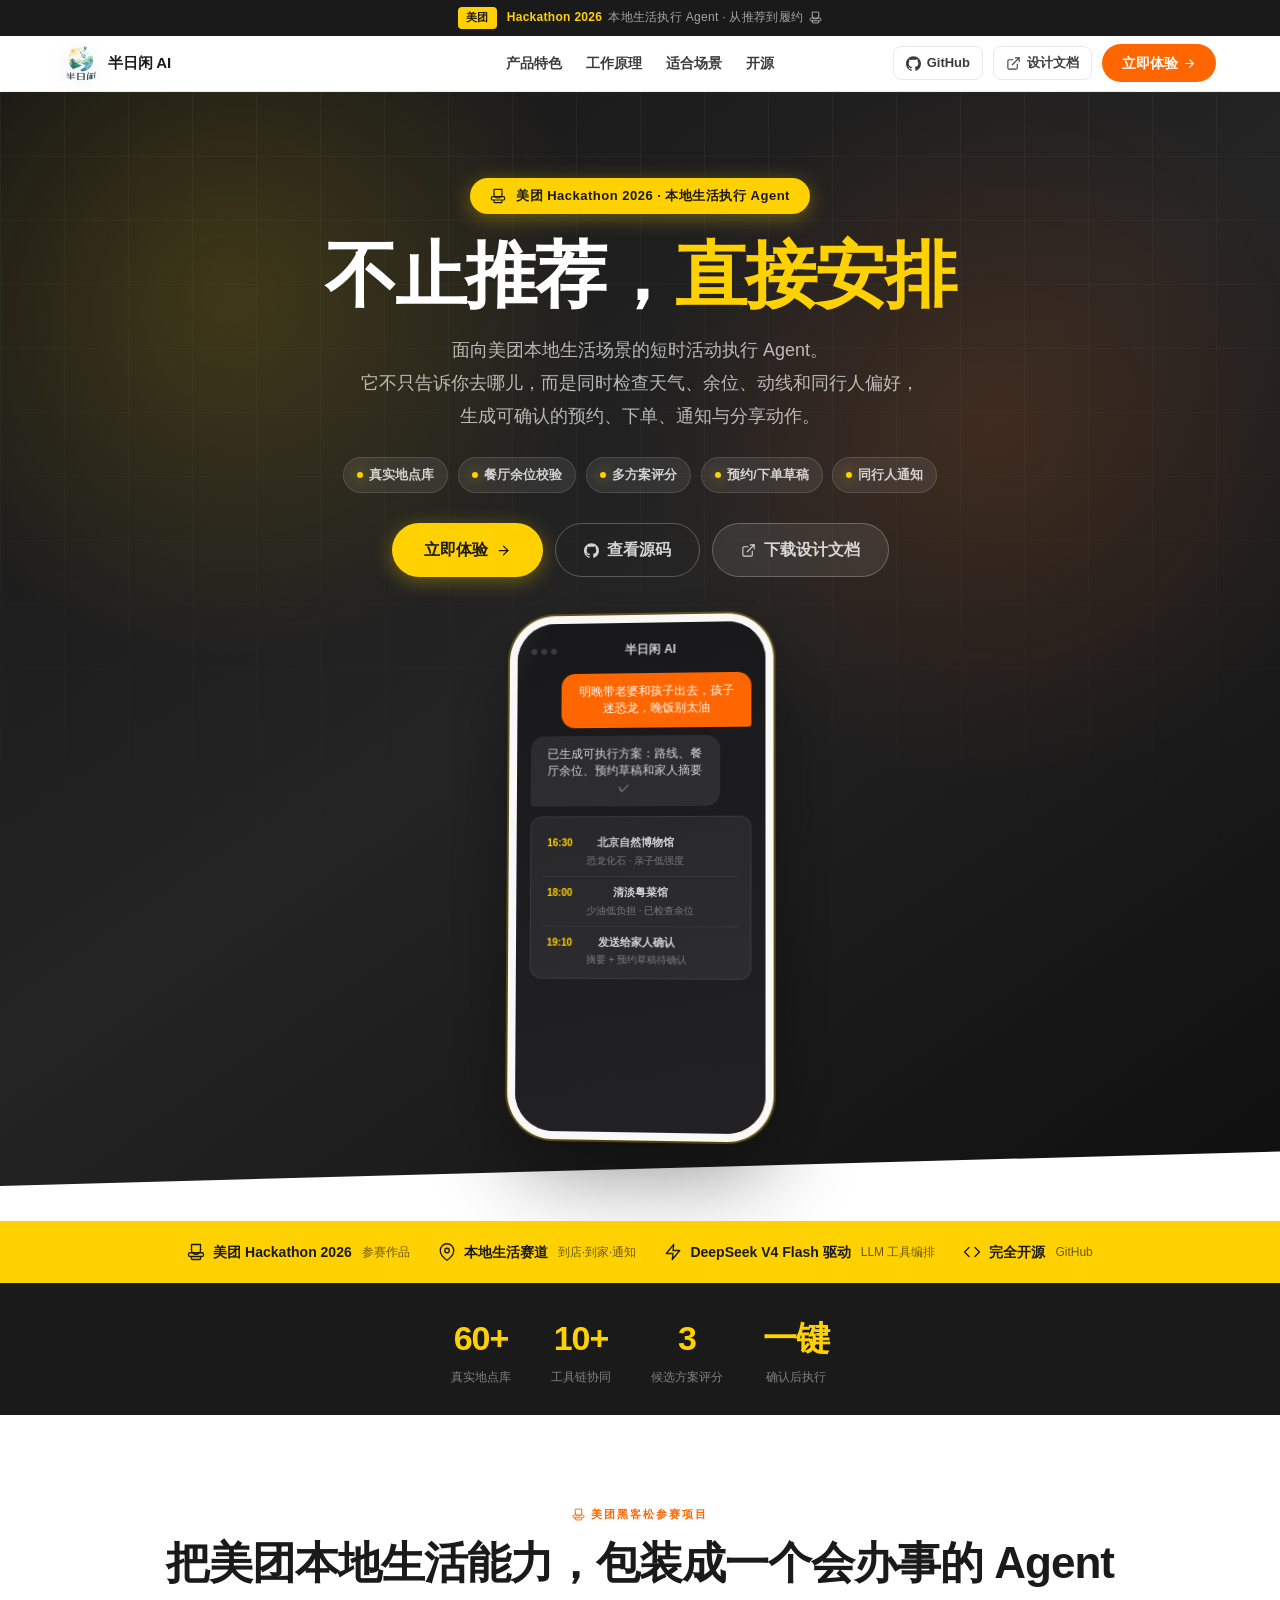
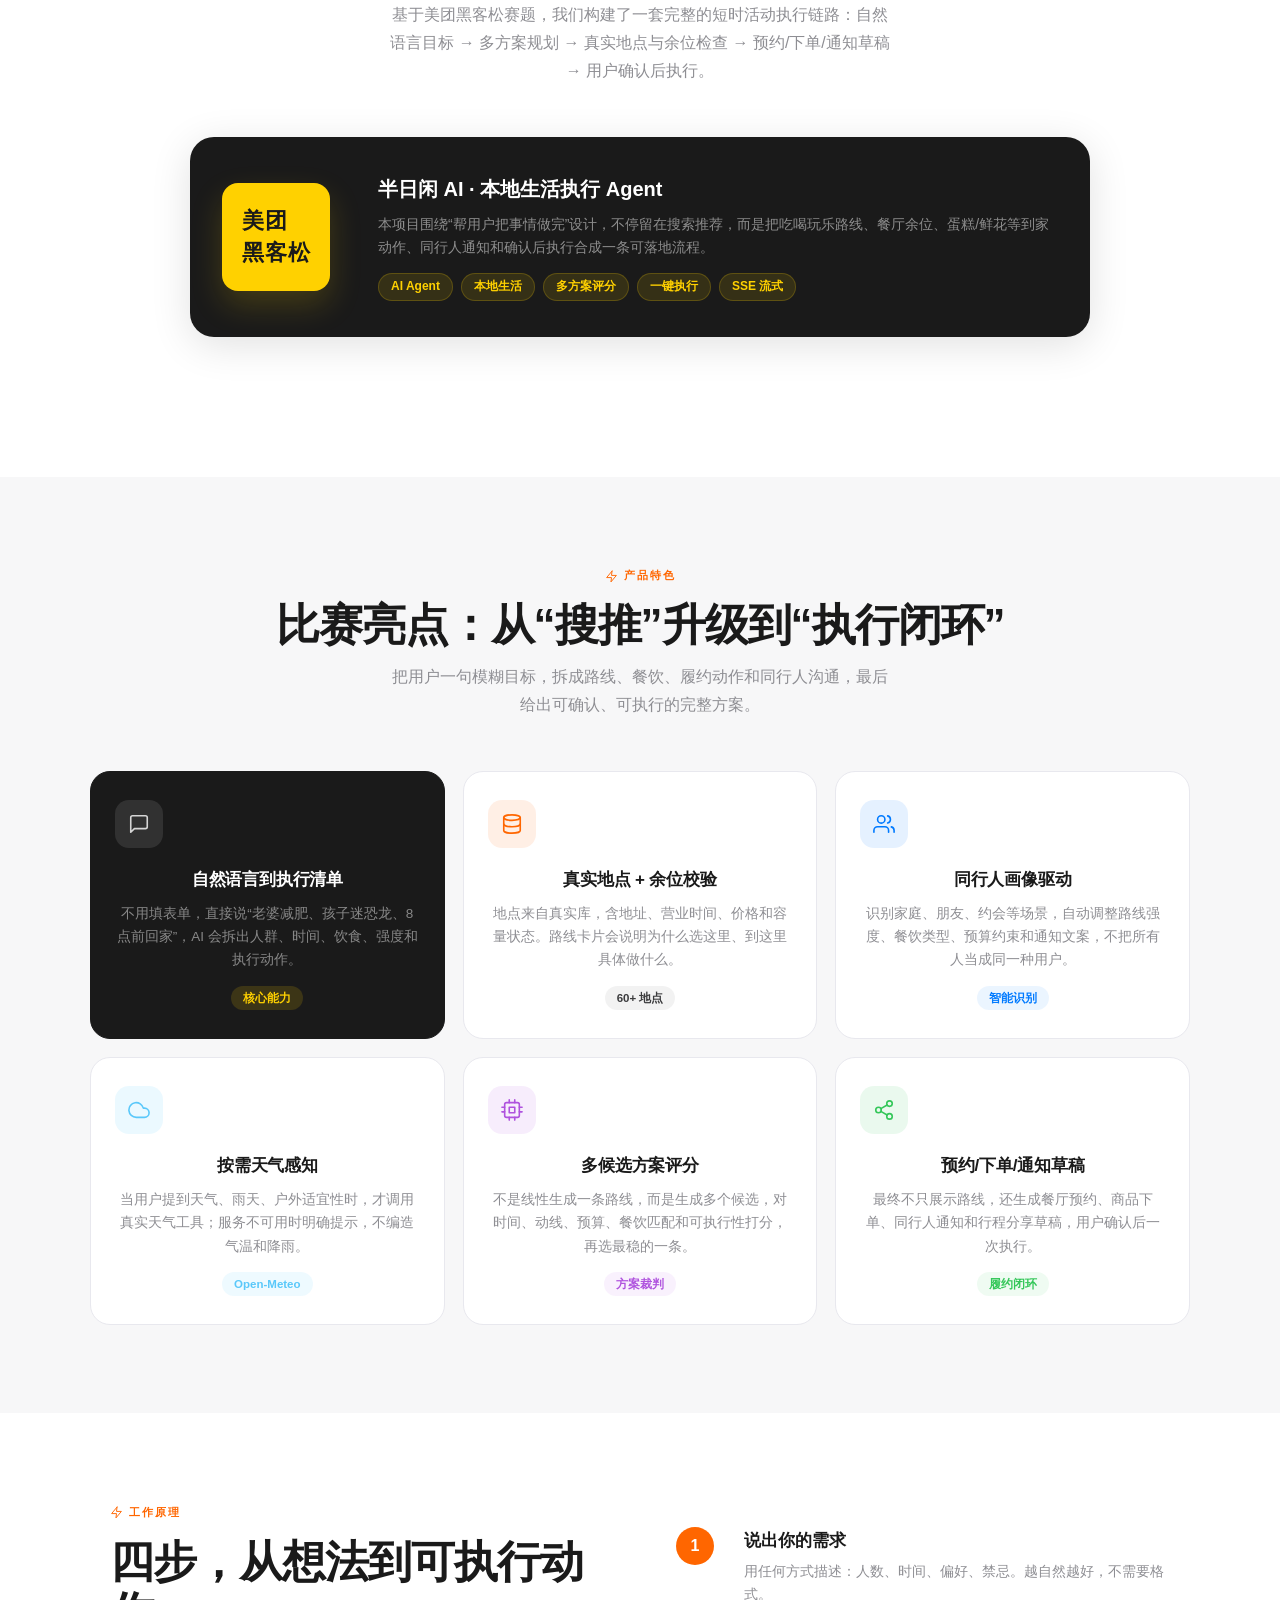
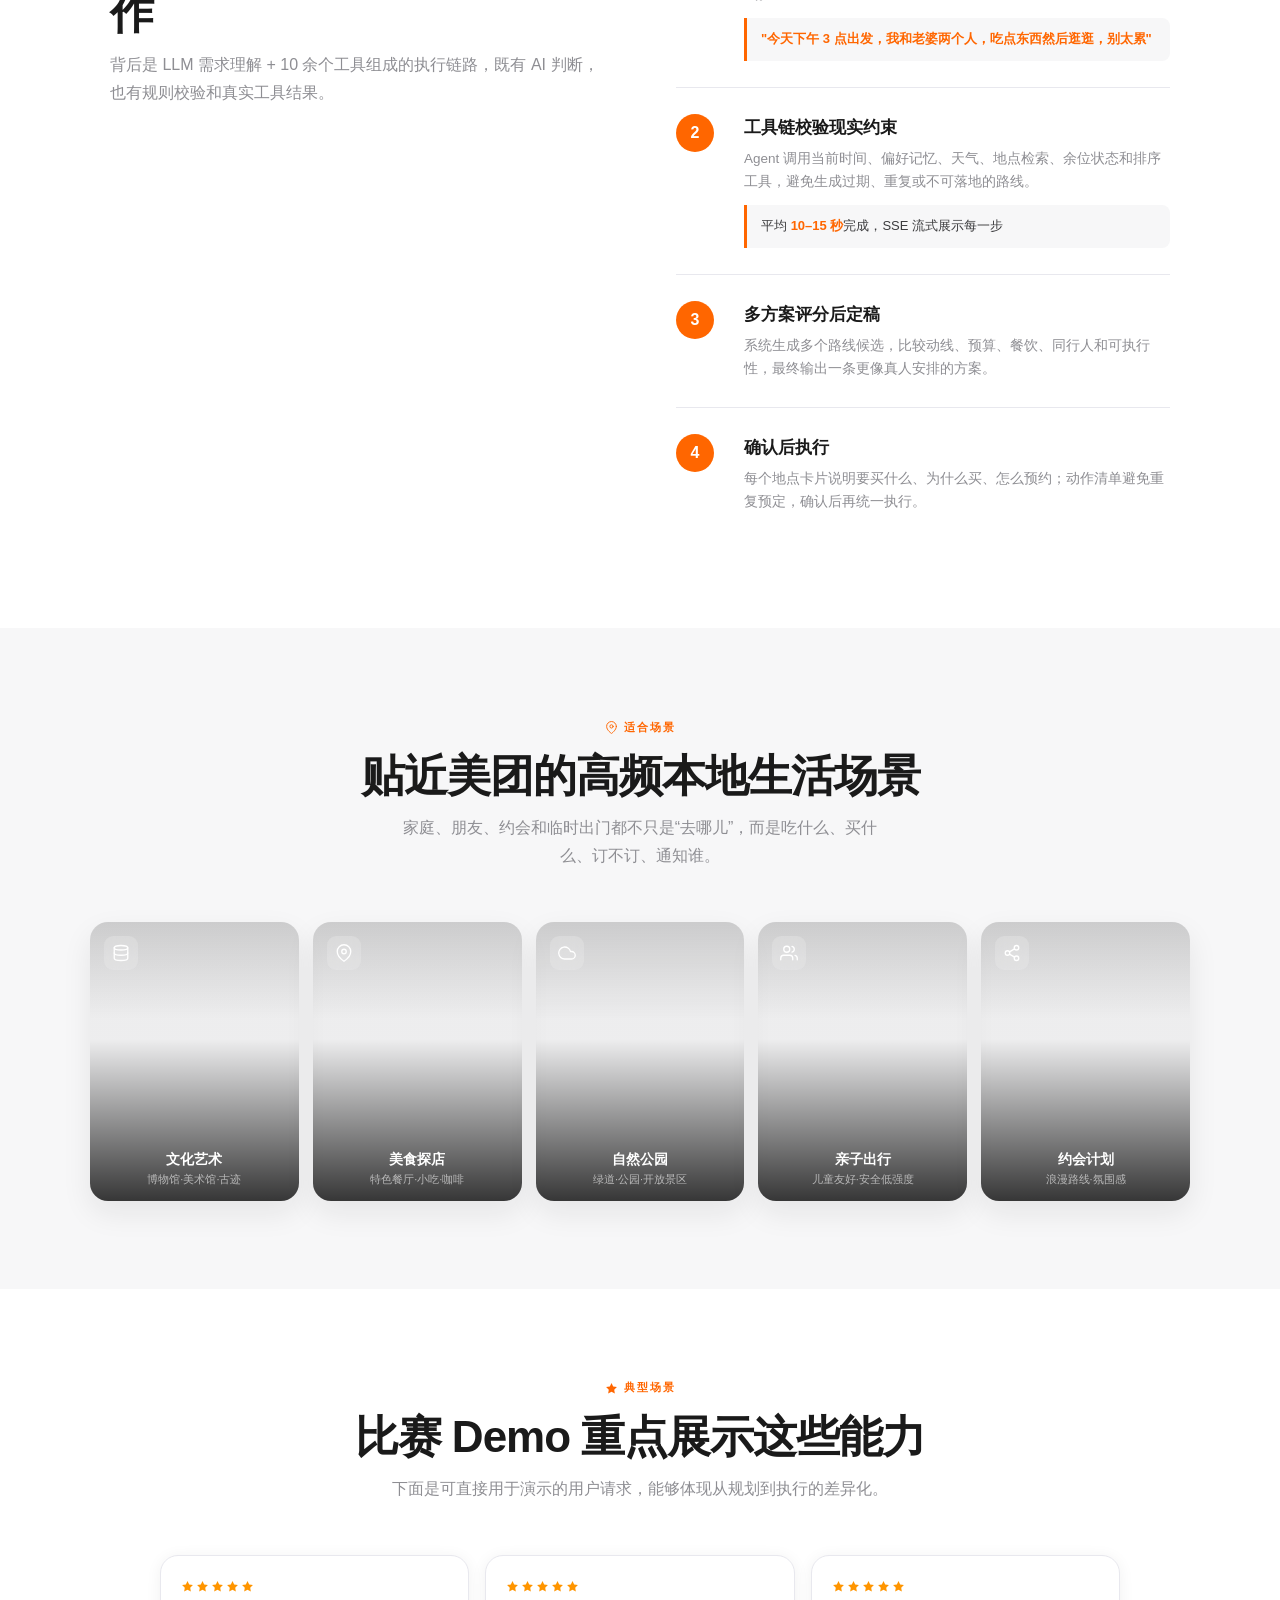
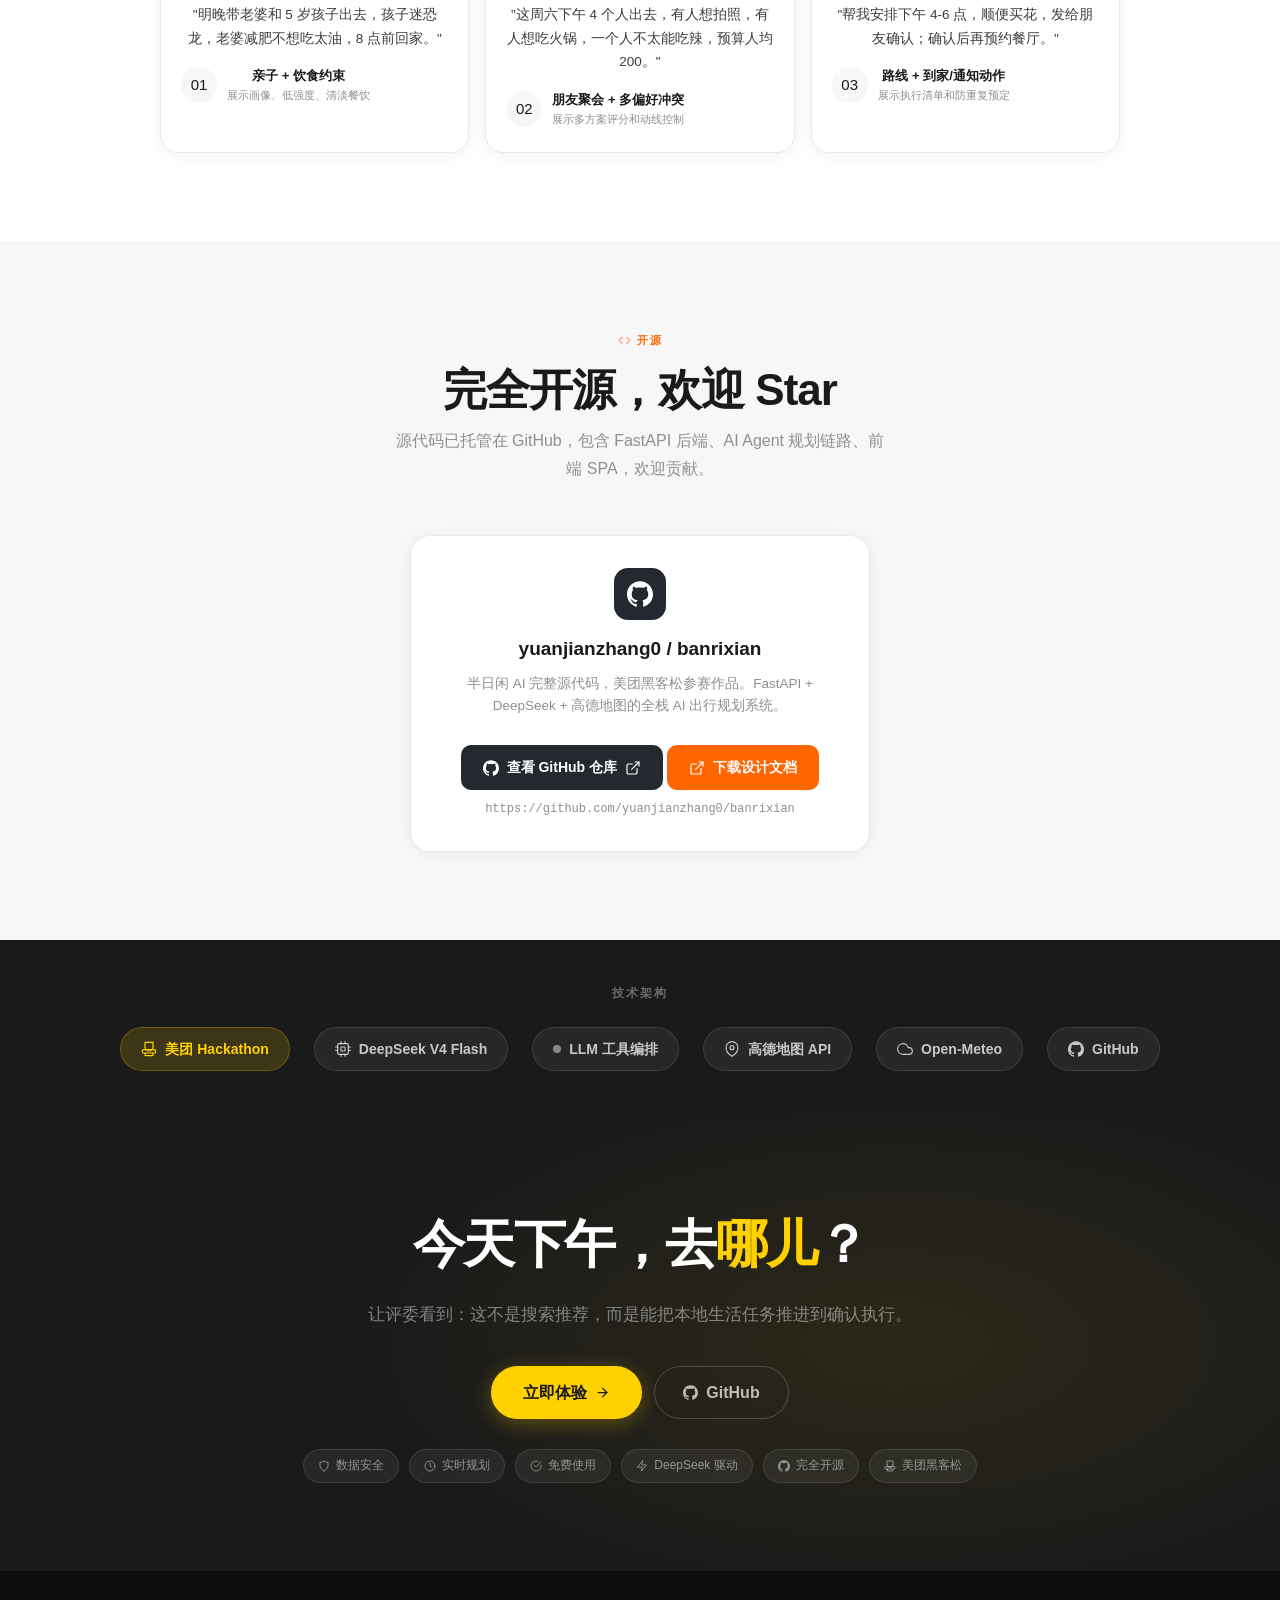
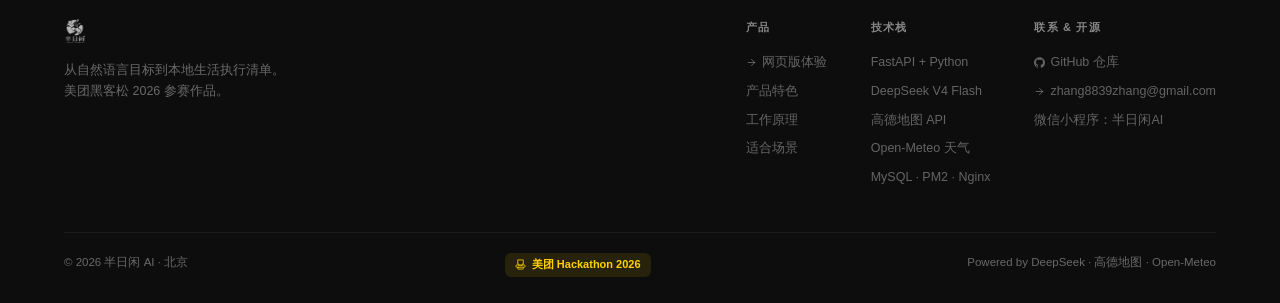
==== commit 61b8d42d: "Polish homepage and add Chinese README" ====
--- a/banrixian_web/index.html
+++ b/banrixian_web/index.html
@@ -55,7 +55,8 @@
     /* ─── NAV ──────────────────────────────────────────────────── */
     .nav {
       position: sticky; top: 0; z-index: 200;
-      height: 56px; display: flex; align-items: center; justify-content: space-between;
+      height: 56px; display: grid; grid-template-columns: minmax(150px, 1fr) auto minmax(260px, 1fr);
+      align-items: center;
       padding: 0 max(24px, 5%);
       background: rgba(255,255,255,.95);
       backdrop-filter: blur(16px) saturate(180%);
@@ -64,15 +65,18 @@
     }
     .nav.scrolled { box-shadow: 0 2px 20px rgba(0,0,0,.08); }
 
-    .nav__brand { display: flex; align-items: center; gap: 10px; }
-    .nav__logo  { height: 26px; }
-    .nav__name  { font-size: 16px; font-weight: 900; letter-spacing: -.3px; color: var(--ink); }
+    .nav__brand { display: inline-flex; align-items: center; justify-self: start; gap: 10px; min-width: 150px; }
+    .nav__logo  {
+      width: 34px; height: 34px; object-fit: cover; object-position: top center;
+      border-radius: 9px; filter: drop-shadow(0 4px 10px rgba(17,24,39,.10));
+    }
+    .nav__name  { font-size: 15px; font-weight: 900; letter-spacing: -.2px; color: var(--ink); white-space: nowrap; }
 
     .nav__links { display: flex; gap: 24px; list-style: none; align-items: center; }
     .nav__links a { font-size: 14px; color: var(--ink-2); font-weight: 600; transition: color .15s; }
     .nav__links a:hover { color: var(--brand); }
 
-    .nav__right { display: flex; align-items: center; gap: 10px; }
+    .nav__right { display: flex; align-items: center; justify-content: flex-end; gap: 10px; }
 
     .nav__gh,
     .nav__doc {
@@ -93,9 +97,13 @@
     .nav__cta:hover { background: var(--brand-dark); transform: translateY(-1px); }
 
     @media (max-width: 720px) {
+      .nav { grid-template-columns: auto 1fr auto; gap: 12px; }
       .nav__links { display: none; }
       .nav__gh span { display: none; }
       .nav__doc span { display: none; }
+      .nav__brand { min-width: 0; }
+      .nav__logo { width: 30px; height: 30px; }
+      .nav__name { display: none; }
     }
 
     /* ─── HACKATHON HERO ───────────────────────────────────────── */
@@ -295,19 +303,22 @@
     .mt-hackathon-card {
       background: var(--mt-dark);
       border-radius: 24px; padding: 36px 32px;
-      display: flex; align-items: center; gap: 28px;
+      display: grid; grid-template-columns: 128px minmax(0, 1fr); align-items: center; gap: 28px;
       max-width: 900px; margin: 0 auto 52px;
       box-shadow: 0 8px 40px rgba(0,0,0,.12);
-      flex-wrap: wrap;
+      text-align: left;
     }
     .mt-hk-logo {
-      flex-shrink: 0;
+      width: 108px; height: 108px;
+      display: flex; align-items: center; justify-content: center;
       background: var(--mt-yellow); color: var(--mt-dark);
       border-radius: 16px; padding: 14px 20px;
       font-size: 22px; font-weight: 900; letter-spacing: 1px;
       white-space: nowrap;
-    }
-    .mt-hk-body { flex: 1; min-width: 200px; }
+      line-height: 1.45;
+      box-shadow: 0 14px 32px rgba(255,209,0,.18);
+    }
+    .mt-hk-body { min-width: 0; }
     .mt-hk-body h3 { font-size: 20px; font-weight: 900; color: #fff; margin-bottom: 8px; }
     .mt-hk-body p  { font-size: 14px; color: rgba(255,255,255,.5); line-height: 1.65; }
     .mt-hk-tags { display: flex; flex-wrap: wrap; gap: 8px; margin-top: 14px; }
@@ -315,6 +326,15 @@
       background: rgba(255,209,0,.12); color: var(--mt-yellow);
       border: 1px solid rgba(255,209,0,.2);
       border-radius: 100px; padding: 3px 12px; font-size: 12px; font-weight: 700;
+    }
+    @media (max-width: 720px) {
+      .mt-hackathon-card {
+        grid-template-columns: 1fr;
+        justify-items: center;
+        text-align: center;
+        padding: 30px 22px;
+      }
+      .mt-hk-tags { justify-content: center; }
     }
 
     /* ─── FEATURES GRID ─────────────────────────────────────────── */
@@ -383,25 +403,42 @@
 
     .scene-card {
       border-radius: 18px; overflow: hidden; aspect-ratio: 3/4;
-      position: relative; transition: transform .22s;
-    }
-    .scene-card:hover { transform: scale(1.03); }
-    .scene-bg  { position: absolute; inset: 0; }
-    .s-cu { background: linear-gradient(155deg,#1a237e,#3949ab,#5c6bc0); }
-    .s-fo { background: linear-gradient(155deg,#bf360c,#e64a19,#ff7043); }
-    .s-na { background: linear-gradient(155deg,#1b5e20,#388e3c,#66bb6a); }
-    .s-fa { background: linear-gradient(155deg,#4a148c,#7b1fa2,#ab47bc); }
-    .s-dt { background: linear-gradient(155deg,#880e4f,#c2185b,#ec407a); }
+      position: relative; transition: transform .22s, box-shadow .22s;
+      box-shadow: 0 12px 30px rgba(20,20,24,.08);
+      isolation: isolate;
+    }
+    .scene-card:hover { transform: translateY(-5px); box-shadow: 0 22px 46px rgba(20,20,24,.16); }
+    .scene-bg  {
+      position: absolute; inset: 0;
+      background-size: cover;
+      background-position: center;
+      transform: scale(1.02);
+      transition: transform .5s ease;
+    }
+    .scene-card:hover .scene-bg { transform: scale(1.08); }
+    .scene-card::after {
+      content: ''; position: absolute; inset: 0;
+      background:
+        linear-gradient(180deg, rgba(0,0,0,.14), transparent 35%),
+        linear-gradient(0deg, rgba(0,0,0,.78), rgba(0,0,0,.04) 58%);
+      z-index: 1;
+    }
+    .s-cu { background-image: url('/assets/scenes/culture.jpg'); }
+    .s-fo { background-image: url('/assets/scenes/food.jpg'); }
+    .s-na { background-image: url('/assets/scenes/nature.jpg'); }
+    .s-fa { background-image: url('/assets/scenes/family.jpg'); }
+    .s-dt { background-image: url('/assets/scenes/date.jpg'); }
     .scene-icon {
       position: absolute; top: 14px; left: 14px;
       width: 34px; height: 34px; border-radius: 9px;
       background: rgba(255,255,255,.18); backdrop-filter: blur(8px);
       display: flex; align-items: center; justify-content: center; color: #fff;
+      z-index: 2;
     }
     .scene-icon svg { width: 18px; height: 18px; }
     .scene-info {
       position: absolute; bottom: 0; left: 0; right: 0; padding: 12px;
-      background: linear-gradient(transparent, rgba(0,0,0,.55));
+      z-index: 2;
     }
     .scene-name { font-size: 14px; font-weight: 800; color: #fff; }
     .scene-sub  { font-size: 11px; color: rgba(255,255,255,.6); margin-top: 1px; }
@@ -596,6 +633,7 @@
   <a class="nav__brand" href="/">
     <img src="/assets/main_logo.png" alt="半日闲 AI" class="nav__logo"
          onerror="this.replaceWith(Object.assign(document.createElement('span'),{className:'nav__name',textContent:'半日闲 AI'}))">
+    <span class="nav__name">半日闲 AI</span>
   </a>
   <ul class="nav__links">
     <li><a href="#features">产品特色</a></li>
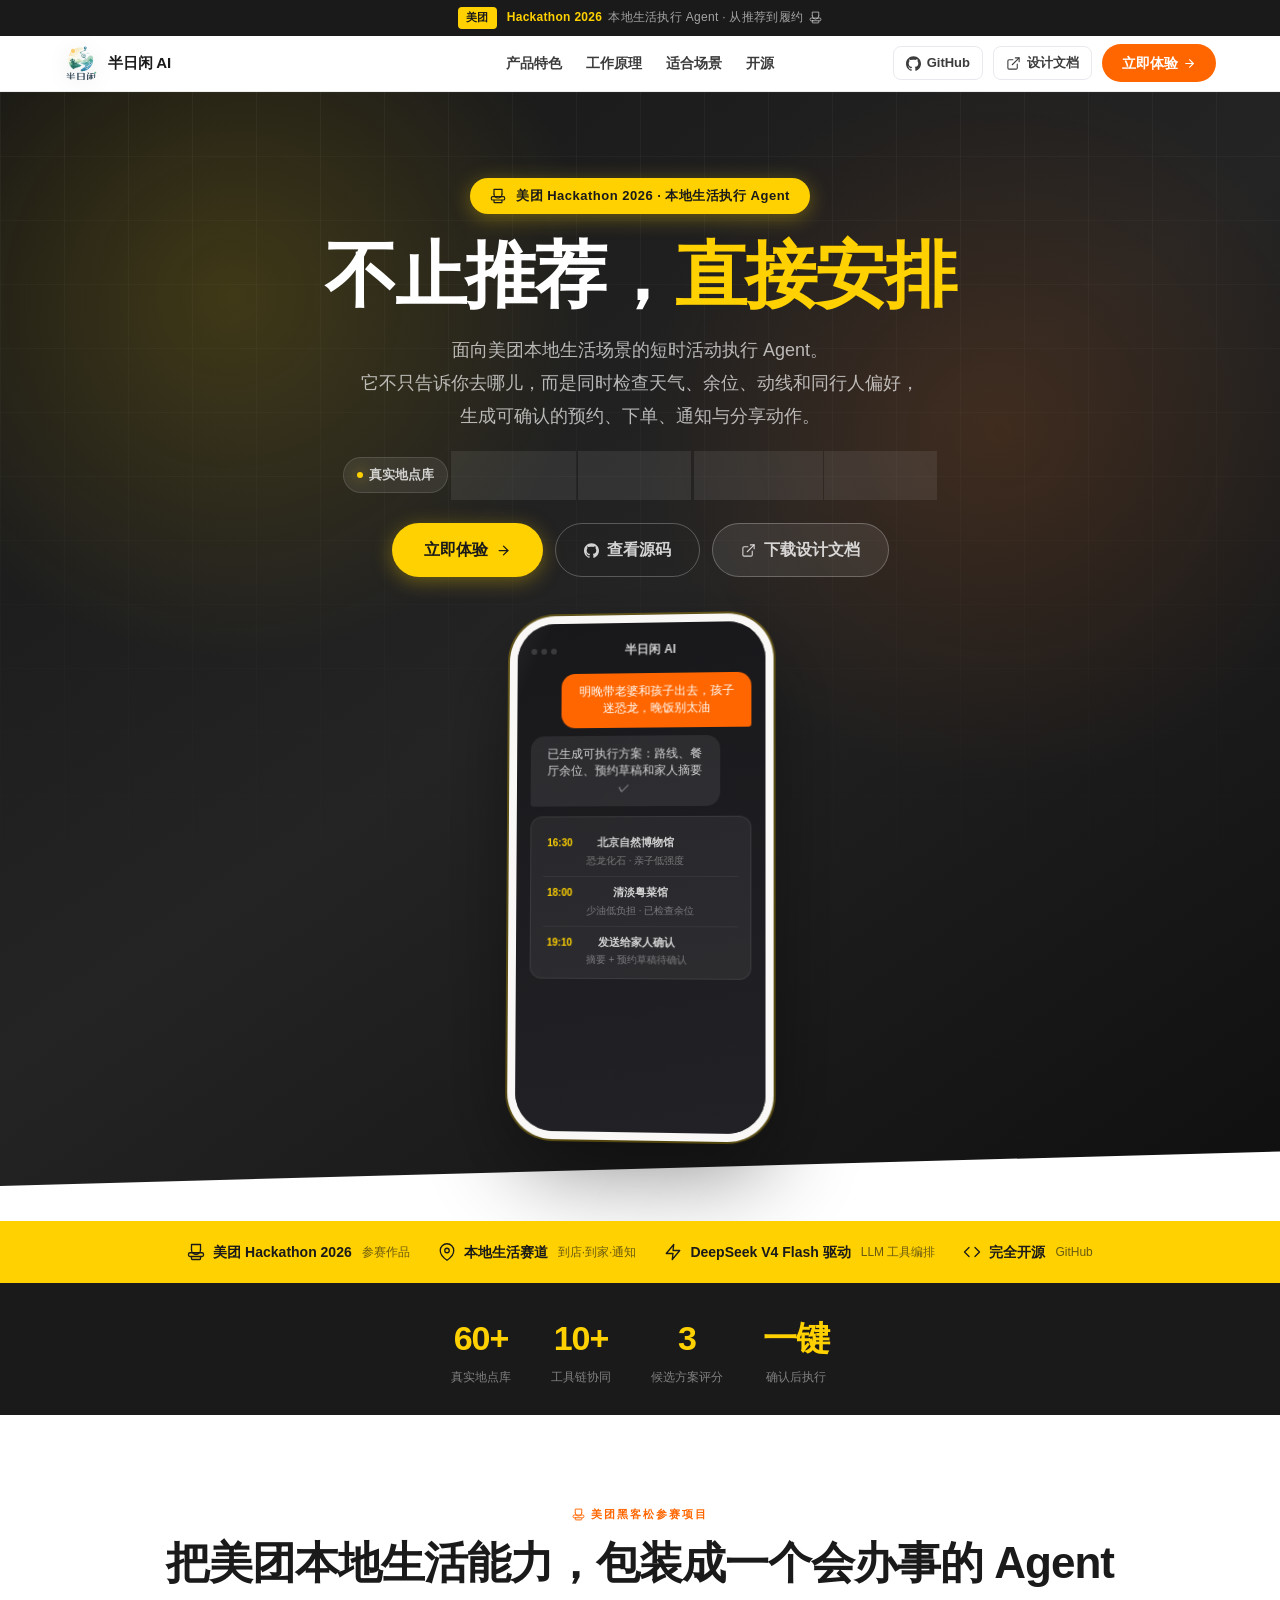
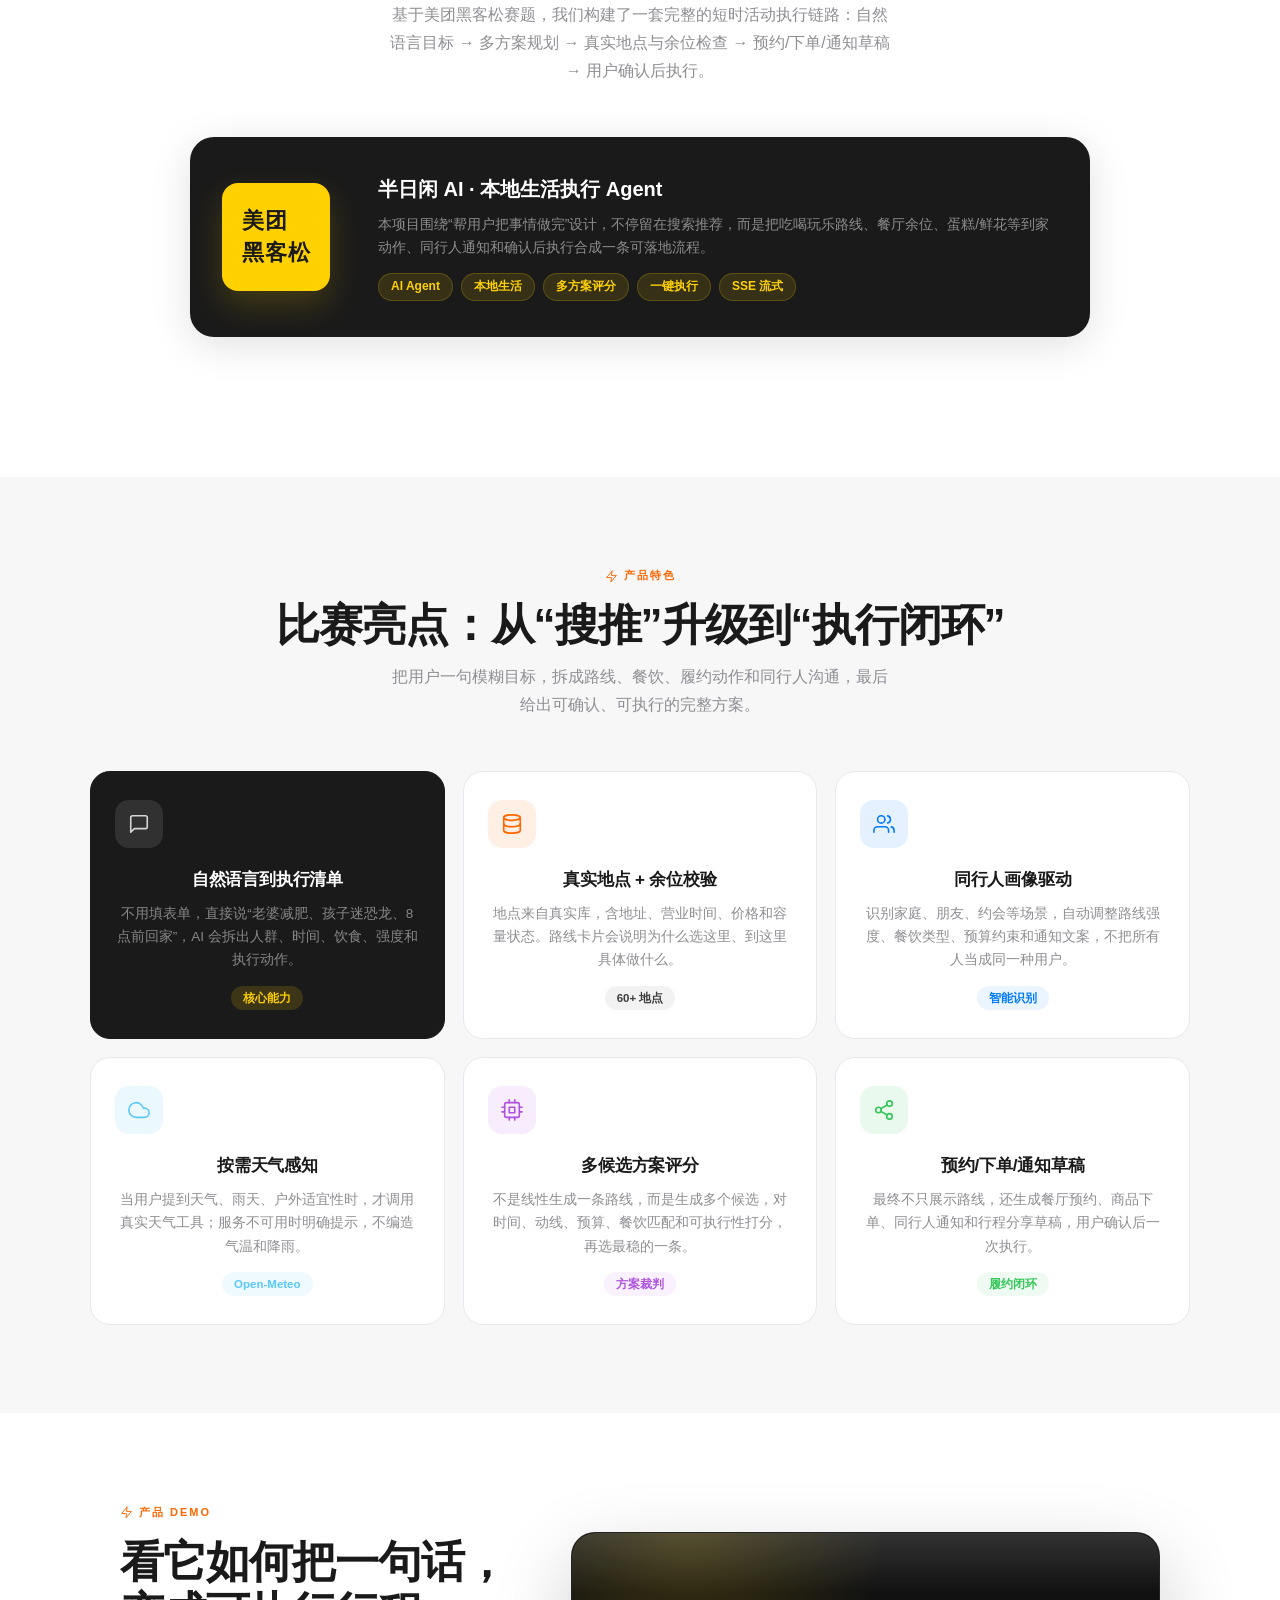
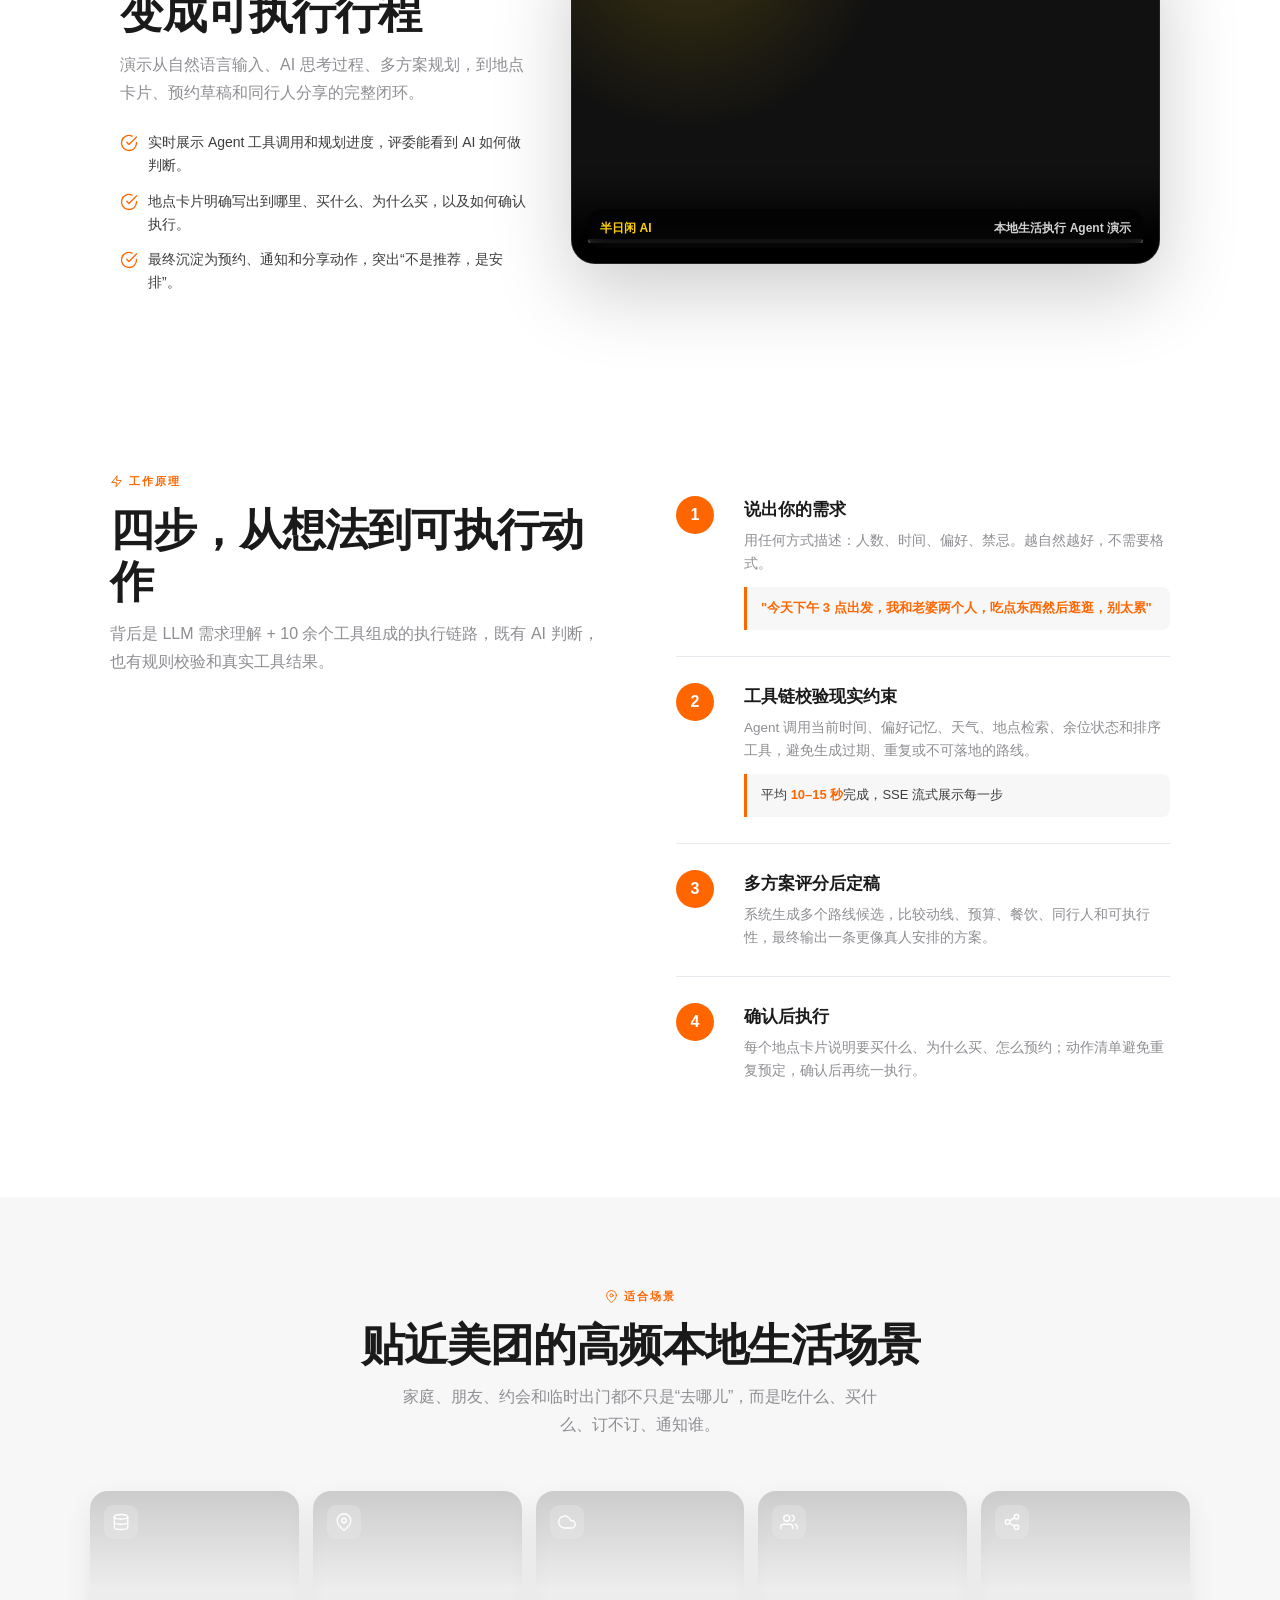
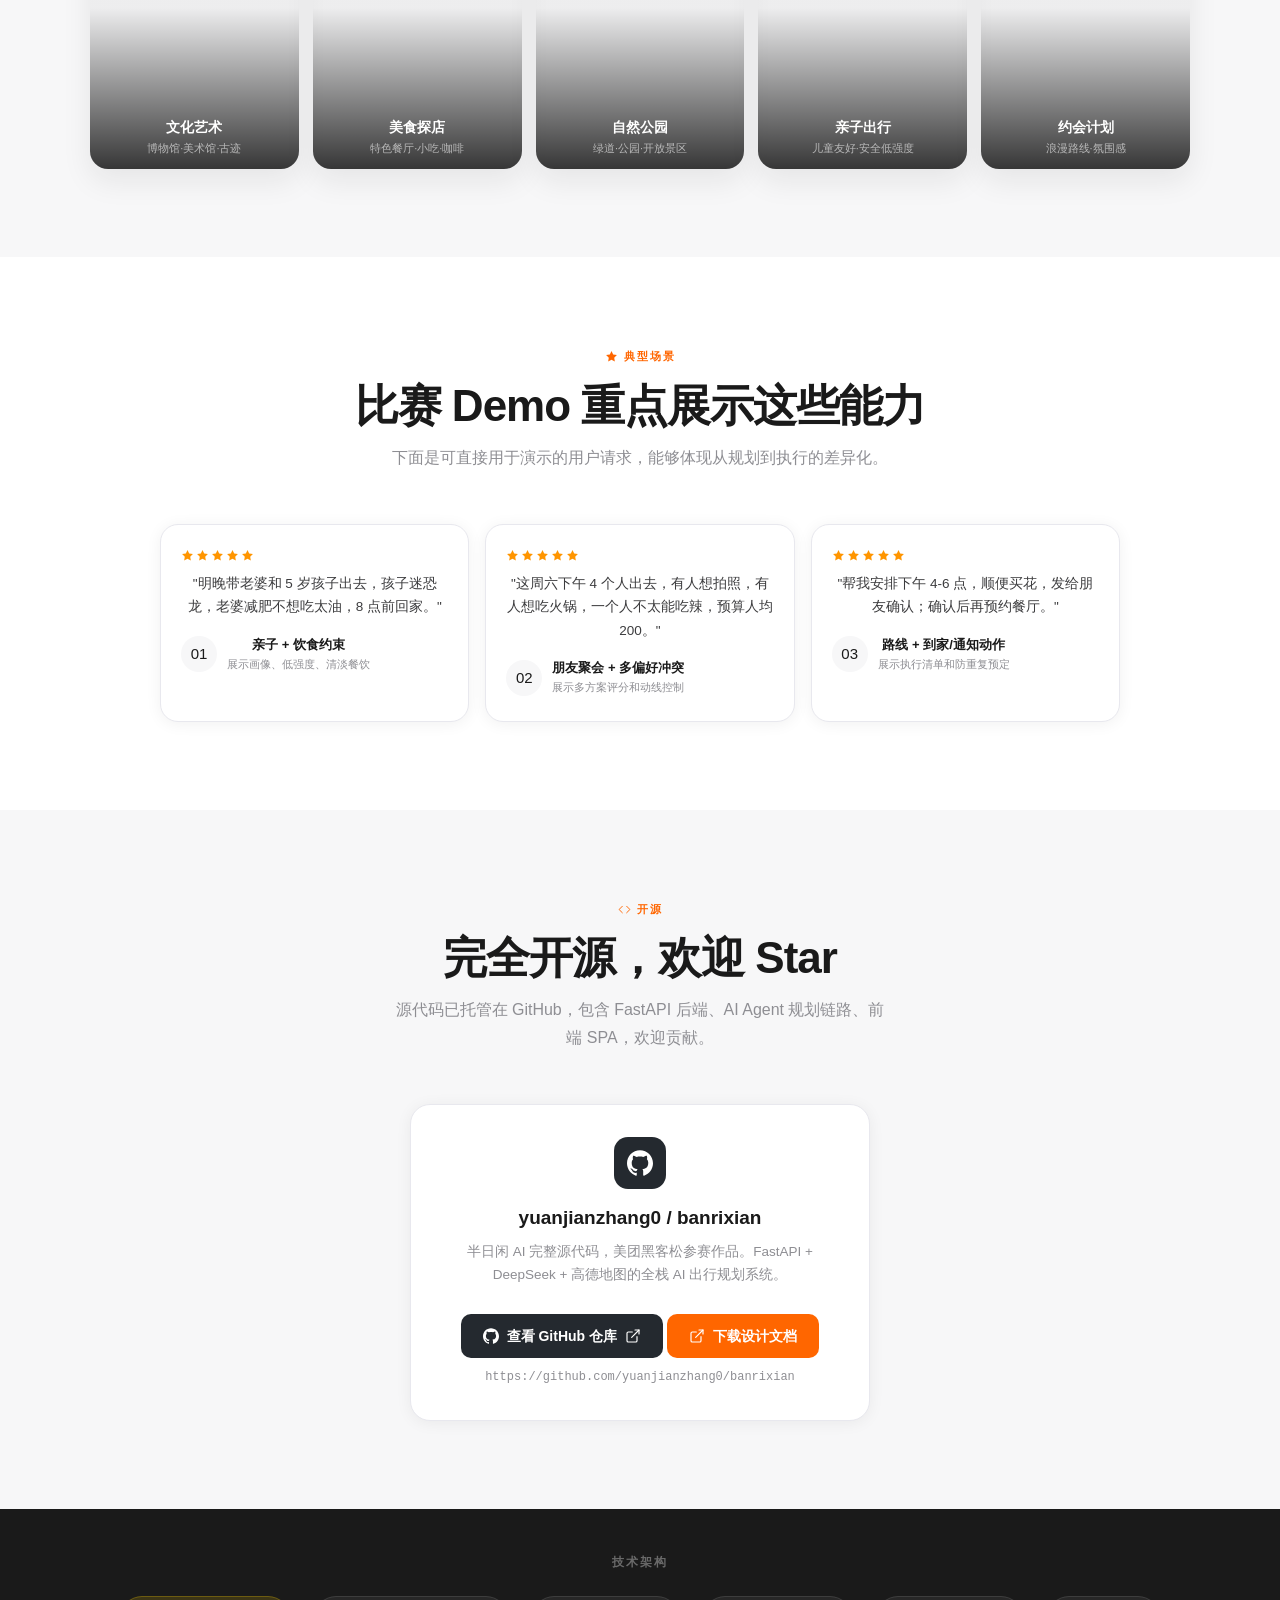
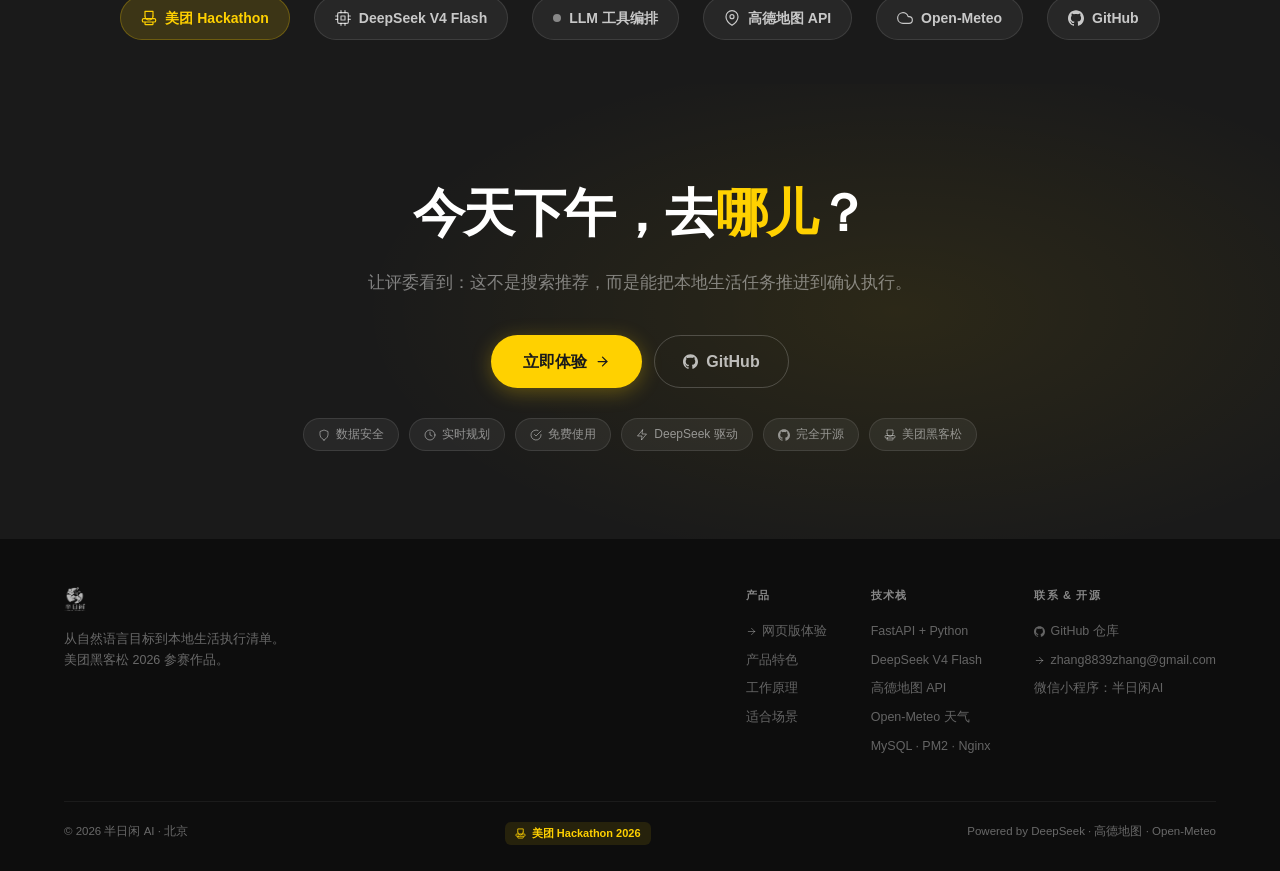
==== commit 35d54344: "Add demo media and update homepage video" ====
--- a/banrixian_web/index.html
+++ b/banrixian_web/index.html
@@ -369,6 +369,54 @@
     .feat-tag {
       display: inline-block; margin-top: 14px; padding: 3px 12px; border-radius: 100px;
       font-size: 11.5px; font-weight: 700; background: rgba(255,102,0,.08); color: var(--brand);
+    }
+
+    /* ─── DEMO VIDEO ─────────────────────────────────────────────── */
+    .demo-showcase {
+      max-width: 1040px; margin: 0 auto;
+      display: grid; grid-template-columns: minmax(0, .82fr) minmax(0, 1.18fr);
+      gap: 42px; align-items: center;
+    }
+    .demo-copy .section-sub { margin-bottom: 24px; }
+    .demo-points { display: grid; gap: 12px; }
+    .demo-point {
+      display: flex; align-items: flex-start; gap: 10px;
+      font-size: 14px; color: var(--ink-2); line-height: 1.65;
+    }
+    .demo-point svg {
+      width: 18px; height: 18px; color: var(--brand);
+      margin-top: 3px; flex-shrink: 0;
+    }
+    .demo-frame {
+      position: relative; overflow: hidden;
+      border-radius: 24px; background: #111;
+      border: 1px solid rgba(255,255,255,.08);
+      box-shadow: 0 28px 80px rgba(0,0,0,.20);
+    }
+    .demo-frame::before {
+      content: ''; position: absolute; inset: 0; pointer-events: none; z-index: 1;
+      background:
+        linear-gradient(180deg, rgba(255,255,255,.14), transparent 18%),
+        radial-gradient(circle at 20% 0%, rgba(255,209,0,.18), transparent 34%);
+      mix-blend-mode: screen;
+    }
+    .demo-video {
+      display: block; width: 100%; aspect-ratio: 16/9; height: auto;
+      object-fit: cover; background: #111;
+    }
+    .demo-caption {
+      position: absolute; left: 16px; right: 16px; bottom: 14px; z-index: 2;
+      display: flex; align-items: center; justify-content: space-between; gap: 12px;
+      padding: 10px 12px; border-radius: 14px;
+      background: rgba(0,0,0,.48); color: rgba(255,255,255,.82);
+      backdrop-filter: blur(12px); font-size: 12px; font-weight: 700;
+    }
+    .demo-caption span { color: var(--mt-yellow); }
+    @media (max-width: 860px) {
+      .demo-showcase { grid-template-columns: 1fr; gap: 28px; }
+      .demo-copy { text-align: center; }
+      .demo-copy .section-sub { margin-left: auto; margin-right: auto; }
+      .demo-points { max-width: 520px; margin: 0 auto; text-align: left; }
     }
 
     /* ─── HOW IT WORKS ──────────────────────────────────────────── */
@@ -825,6 +873,28 @@
   </div>
 </section>
 
+<!-- ─── DEMO VIDEO ───────────────────────────────────────────────── -->
+<section class="section">
+  <div class="demo-showcase">
+    <div class="demo-copy">
+      <p class="eyebrow"><svg class="icon" width="13" height="13"><use href="#i-zap"/></svg> 产品 Demo</p>
+      <h2 class="section-title">看它如何把一句话，变成可执行行程</h2>
+      <p class="section-sub">演示从自然语言输入、AI 思考过程、多方案规划，到地点卡片、预约草稿和同行人分享的完整闭环。</p>
+      <div class="demo-points">
+        <div class="demo-point"><svg><use href="#i-check"/></svg><span>实时展示 Agent 工具调用和规划进度，评委能看到 AI 如何做判断。</span></div>
+        <div class="demo-point"><svg><use href="#i-check"/></svg><span>地点卡片明确写出到哪里、买什么、为什么买，以及如何确认执行。</span></div>
+        <div class="demo-point"><svg><use href="#i-check"/></svg><span>最终沉淀为预约、通知和分享动作，突出“不是推荐，是安排”。</span></div>
+      </div>
+    </div>
+    <div class="demo-frame reveal">
+      <video class="demo-video" src="/assets/demo.mov" controls preload="metadata" playsinline poster="/assets/captcha-travel-bg-small.png">
+        你的浏览器暂不支持视频播放。
+      </video>
+      <div class="demo-caption"><span>半日闲 AI</span> 本地生活执行 Agent 演示</div>
+    </div>
+  </div>
+</section>
+
 <!-- ─── HOW IT WORKS ───────────────────────────────────────────────── -->
 <section class="section" id="how">
   <div class="how-grid">
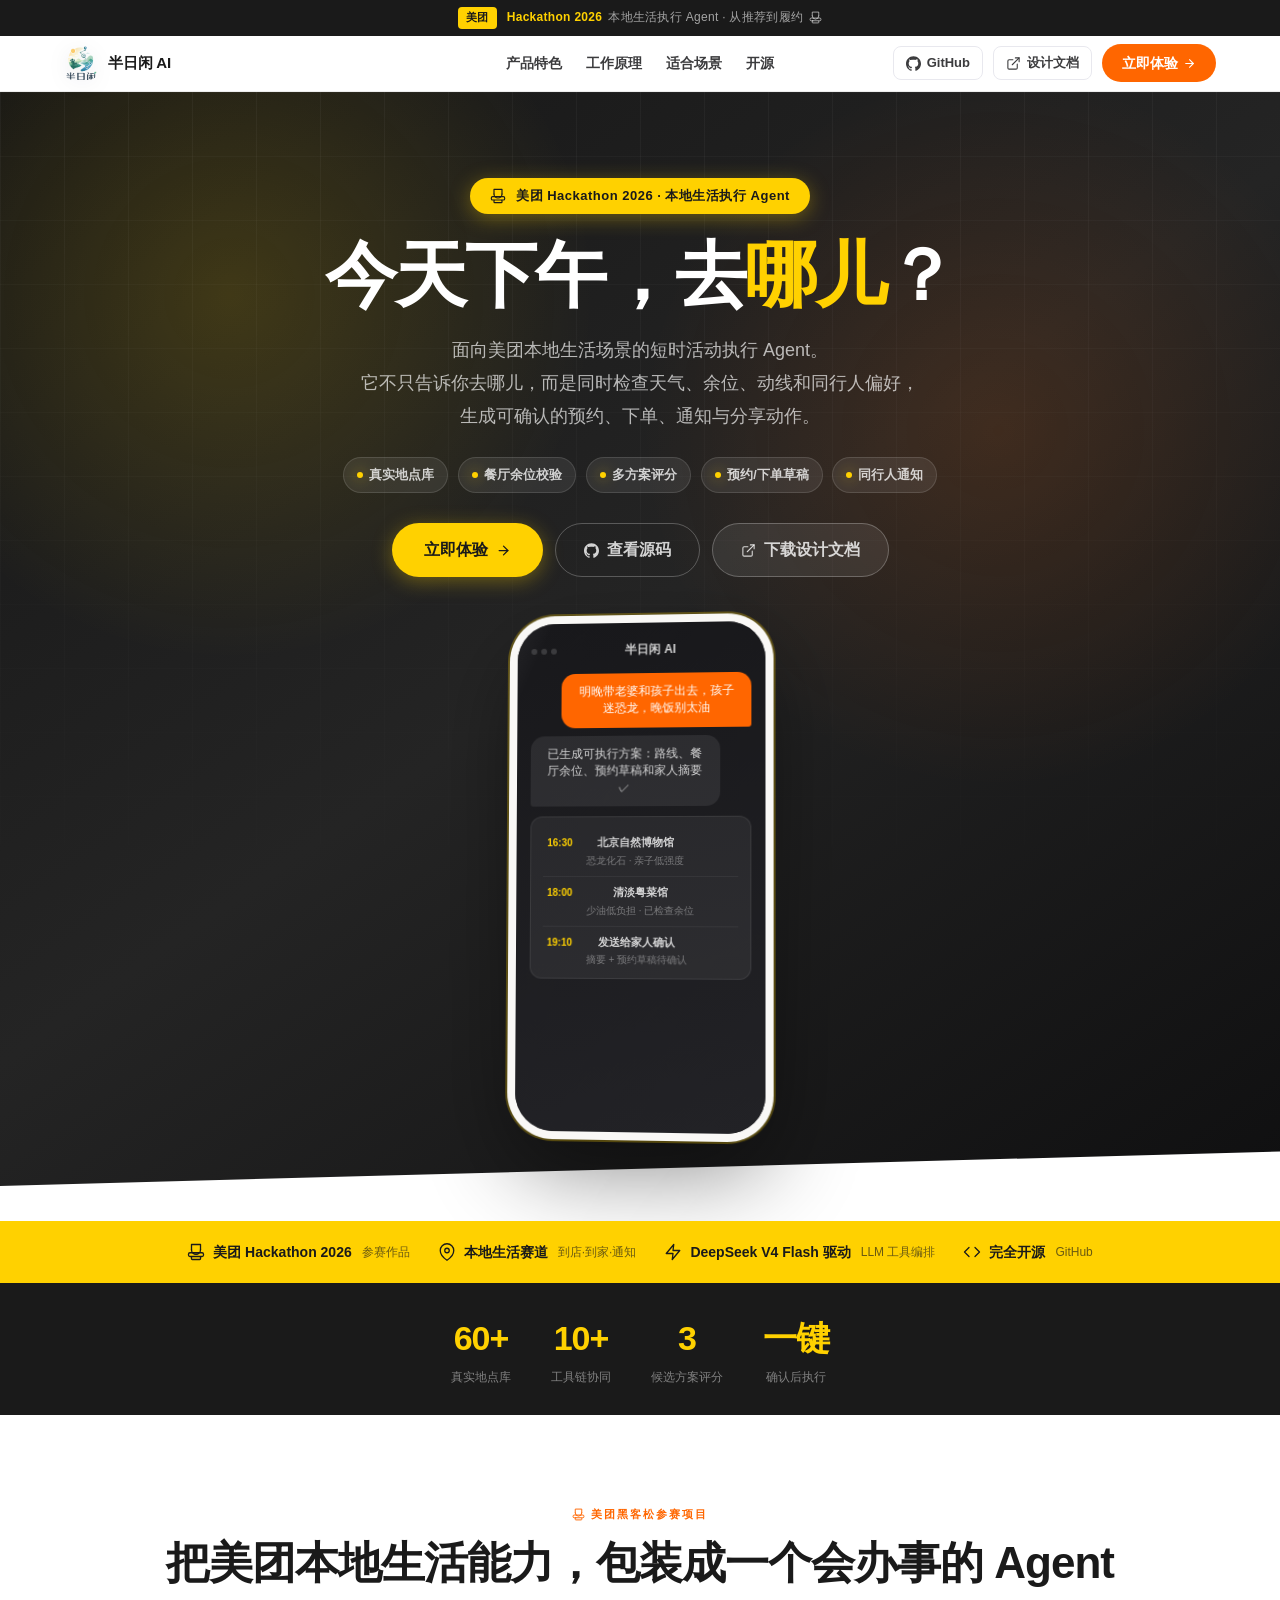
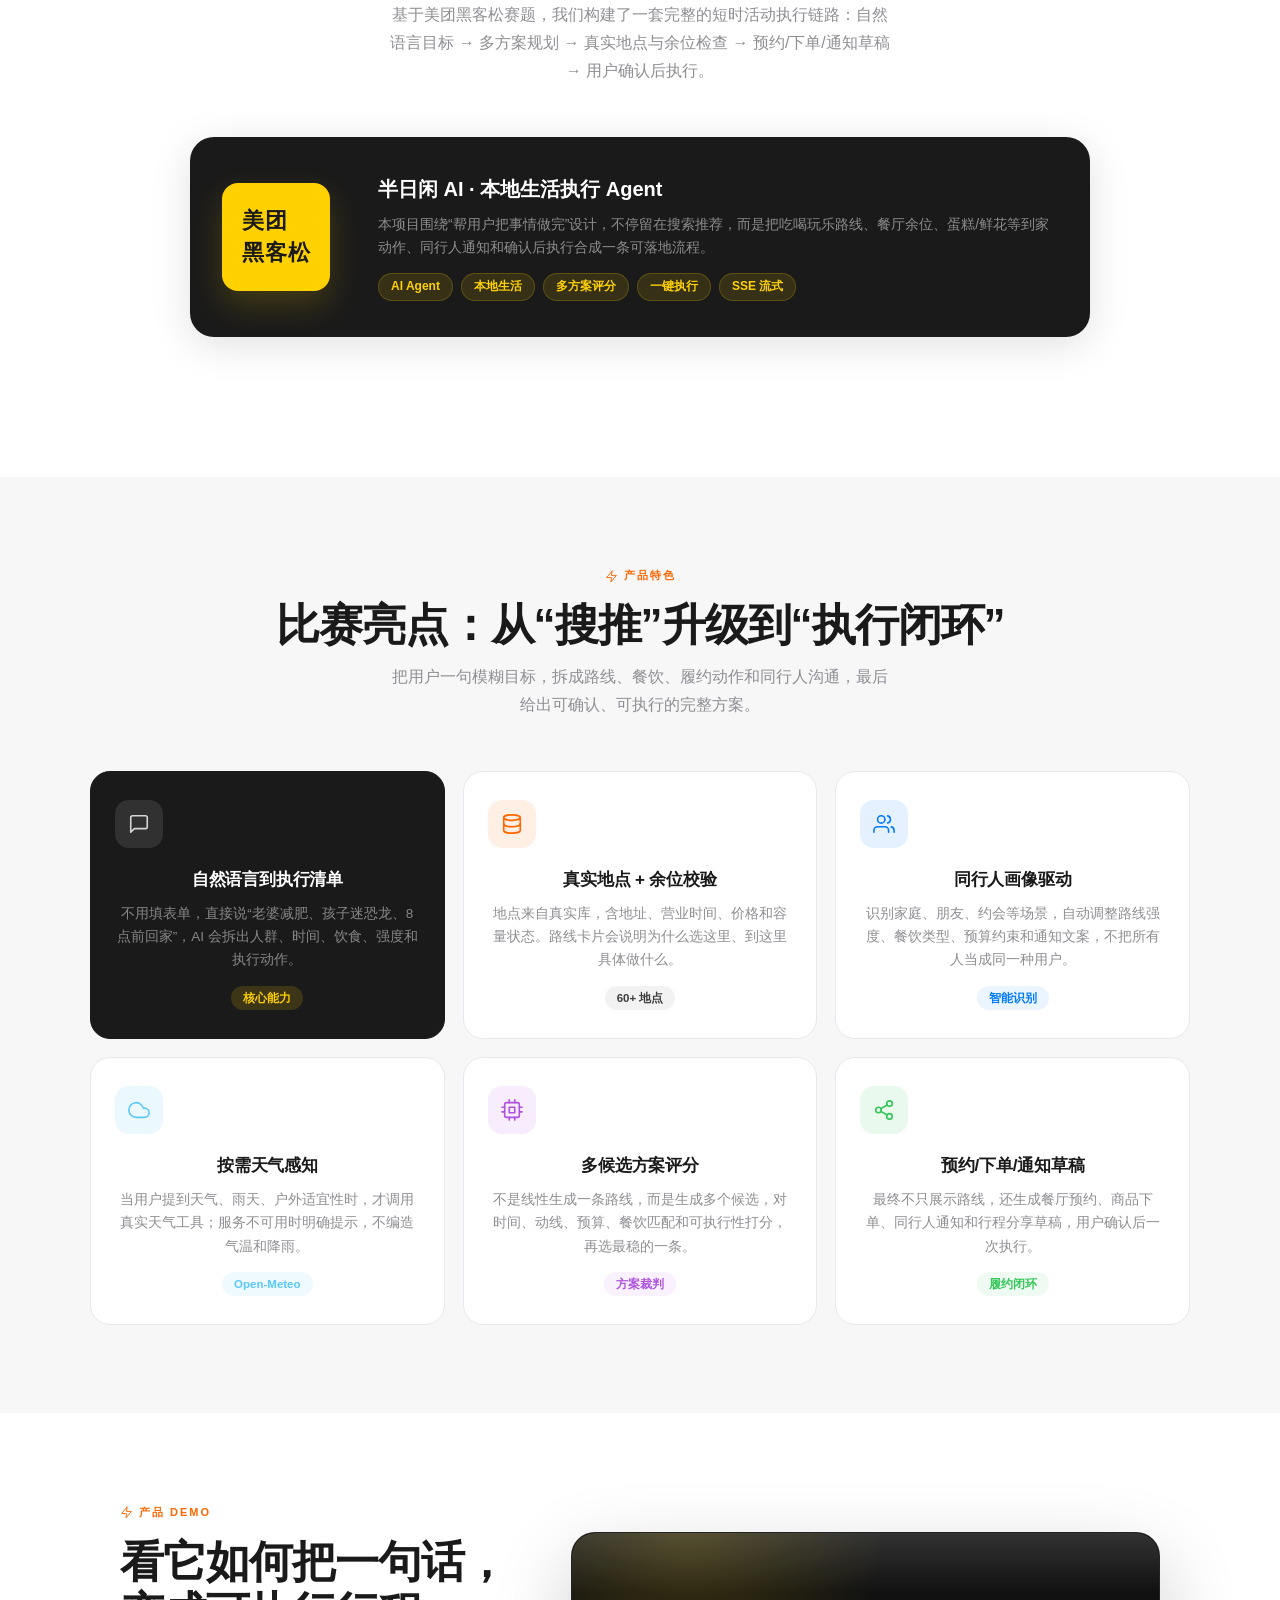
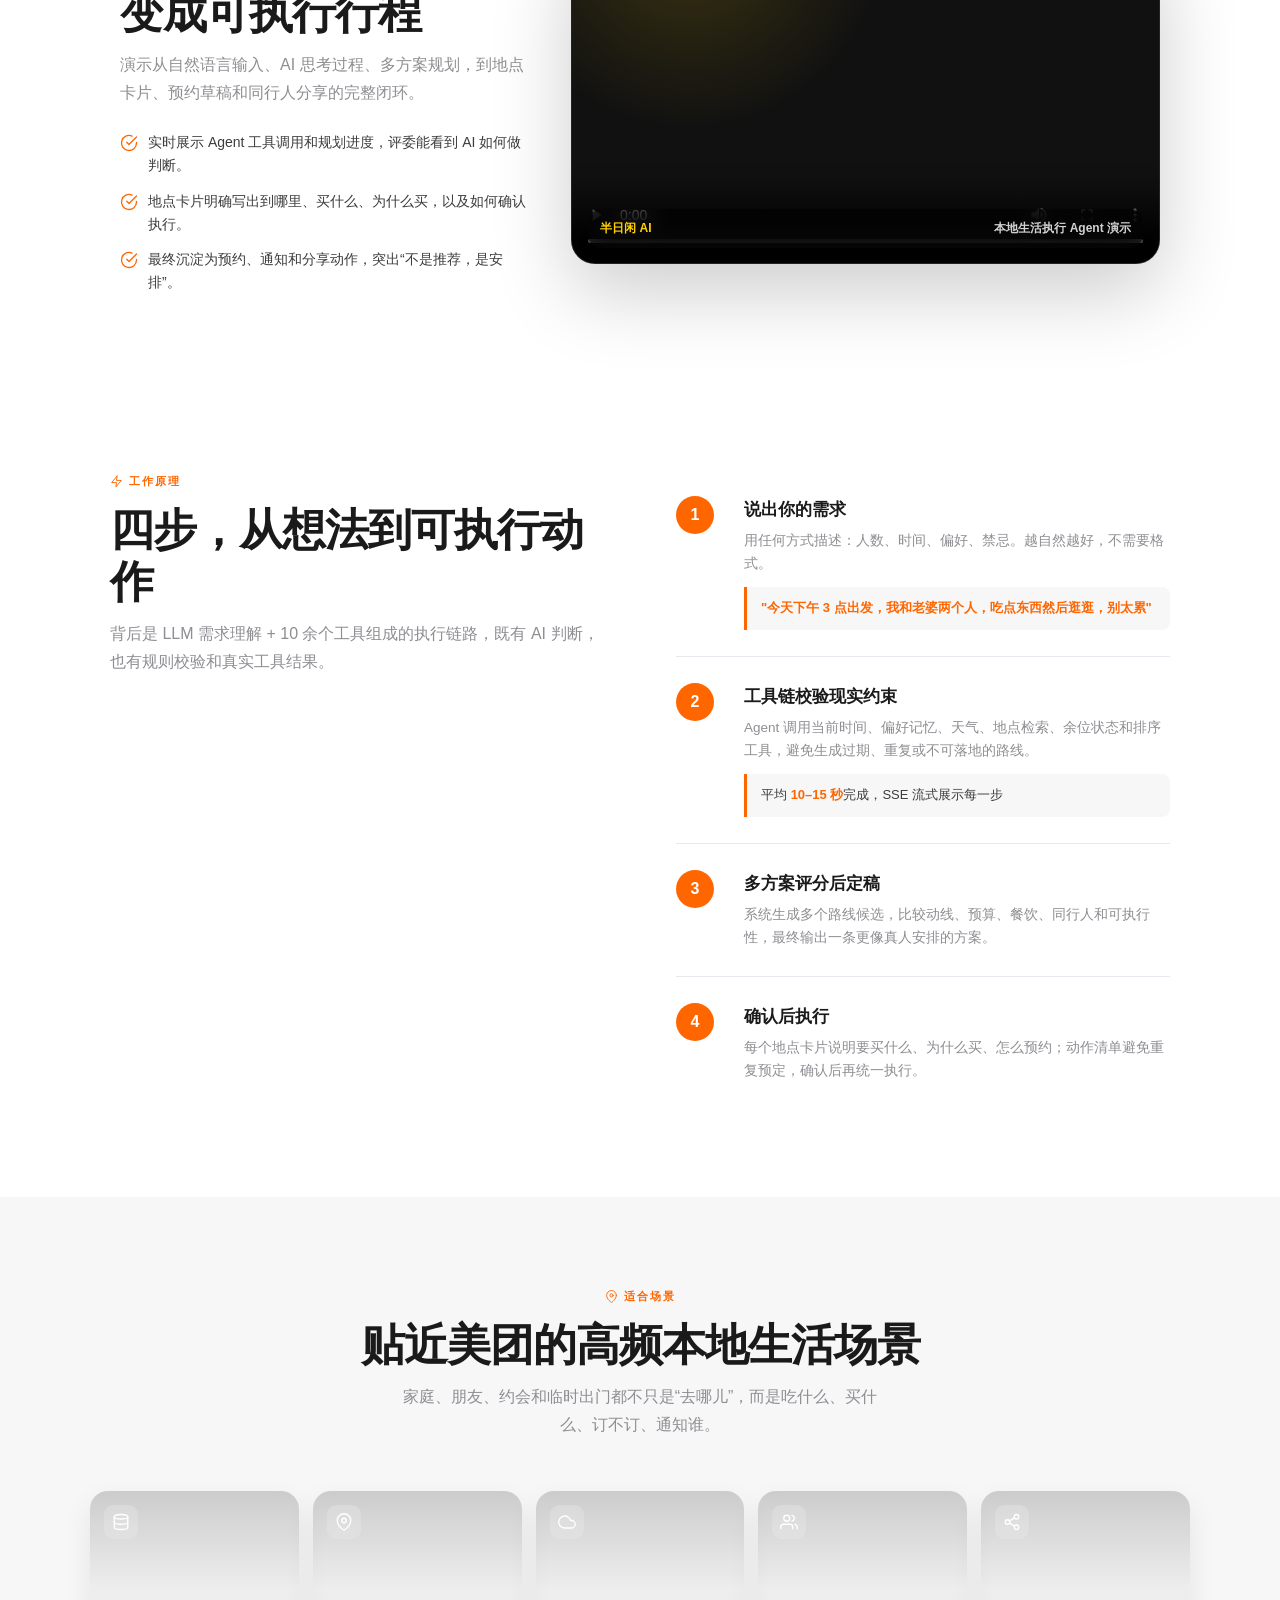
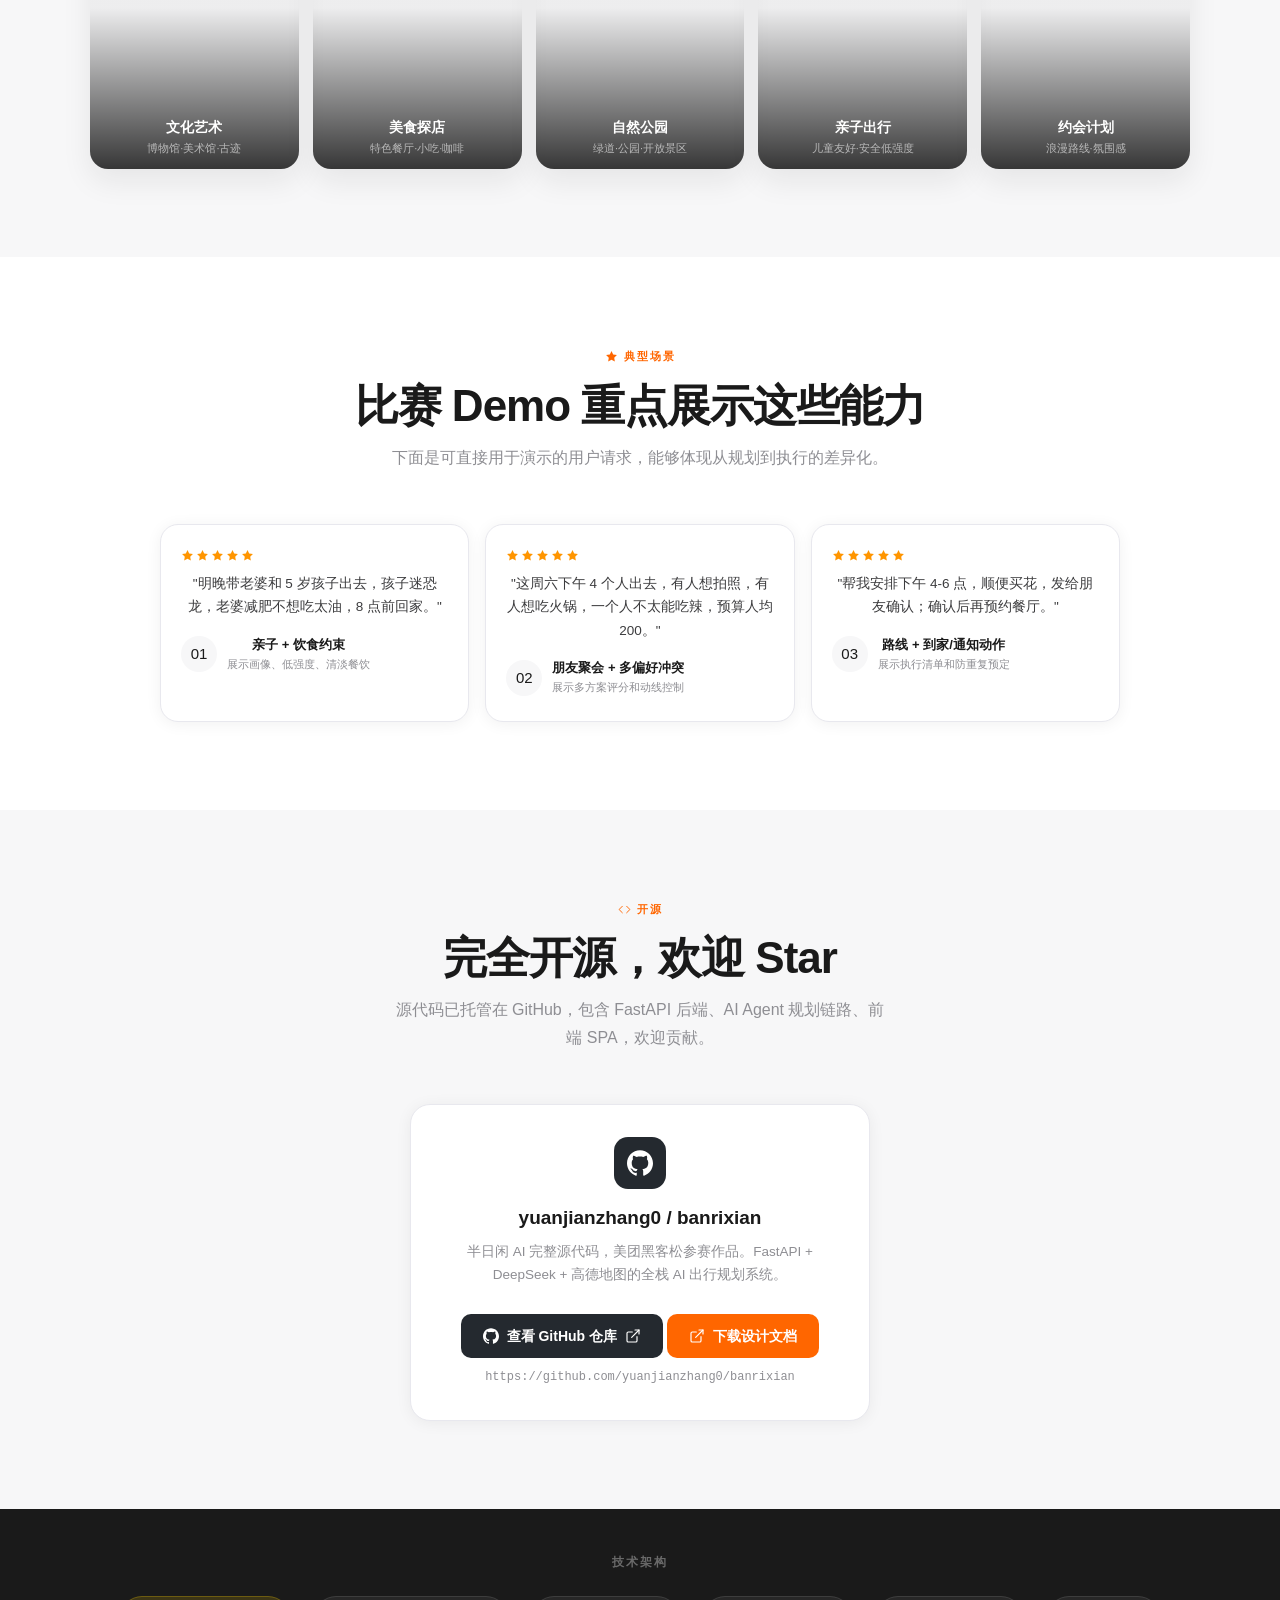
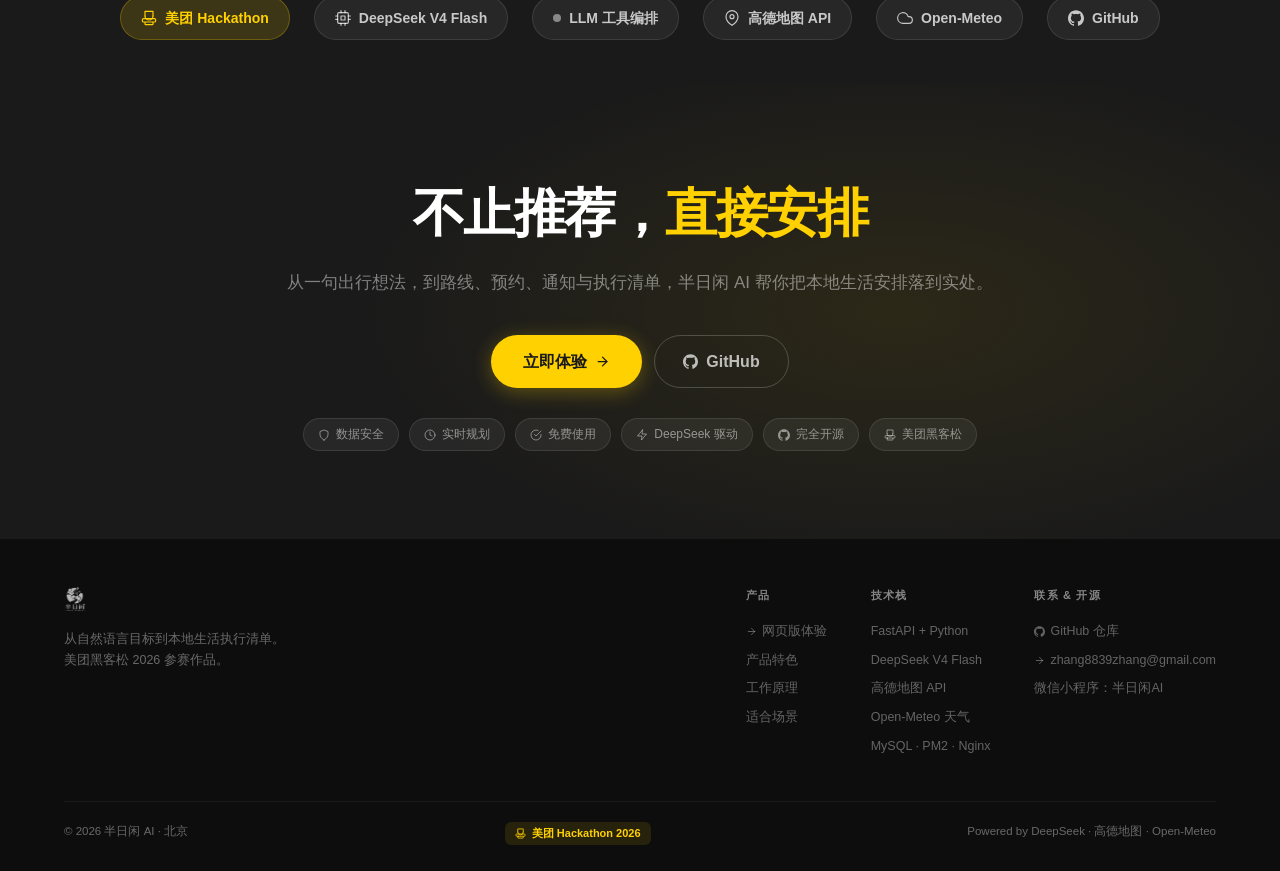
==== commit d74df1e0: "Update homepage CTA copy" ====
--- a/banrixian_web/index.html
+++ b/banrixian_web/index.html
@@ -713,7 +713,7 @@
       美团 Hackathon 2026 · 本地生活执行 Agent
     </div>
 
-    <h1 class="hero__title">不止推荐，<em>直接安排</em></h1>
+    <h1 class="hero__title">今天下午，去<em>哪儿</em>？</h1>
 
     <p class="hero__sub">
       面向美团本地生活场景的短时活动执行 Agent。<br>
@@ -1021,8 +1021,8 @@
 
 <!-- ─── CTA ───────────────────────────────────────────────────────── -->
 <section class="cta-section">
-  <h2 class="cta-title">今天下午，去<span>哪儿</span>？</h2>
-  <p class="cta-sub">让评委看到：这不是搜索推荐，而是能把本地生活任务推进到确认执行。</p>
+  <h2 class="cta-title">不止推荐，<span>直接安排</span></h2>
+  <p class="cta-sub">从一句出行想法，到路线、预约、通知与执行清单，半日闲 AI 帮你把本地生活安排落到实处。</p>
   <div class="cta-btns">
     <a href="/app" class="btn-yellow">立即体验 <svg class="icon" width="15" height="15"><use href="#i-arr"/></svg></a>
     <a href="https://github.com/yuanjianzhang0/banrixian" target="_blank" rel="noopener" class="btn-ghost-w">
